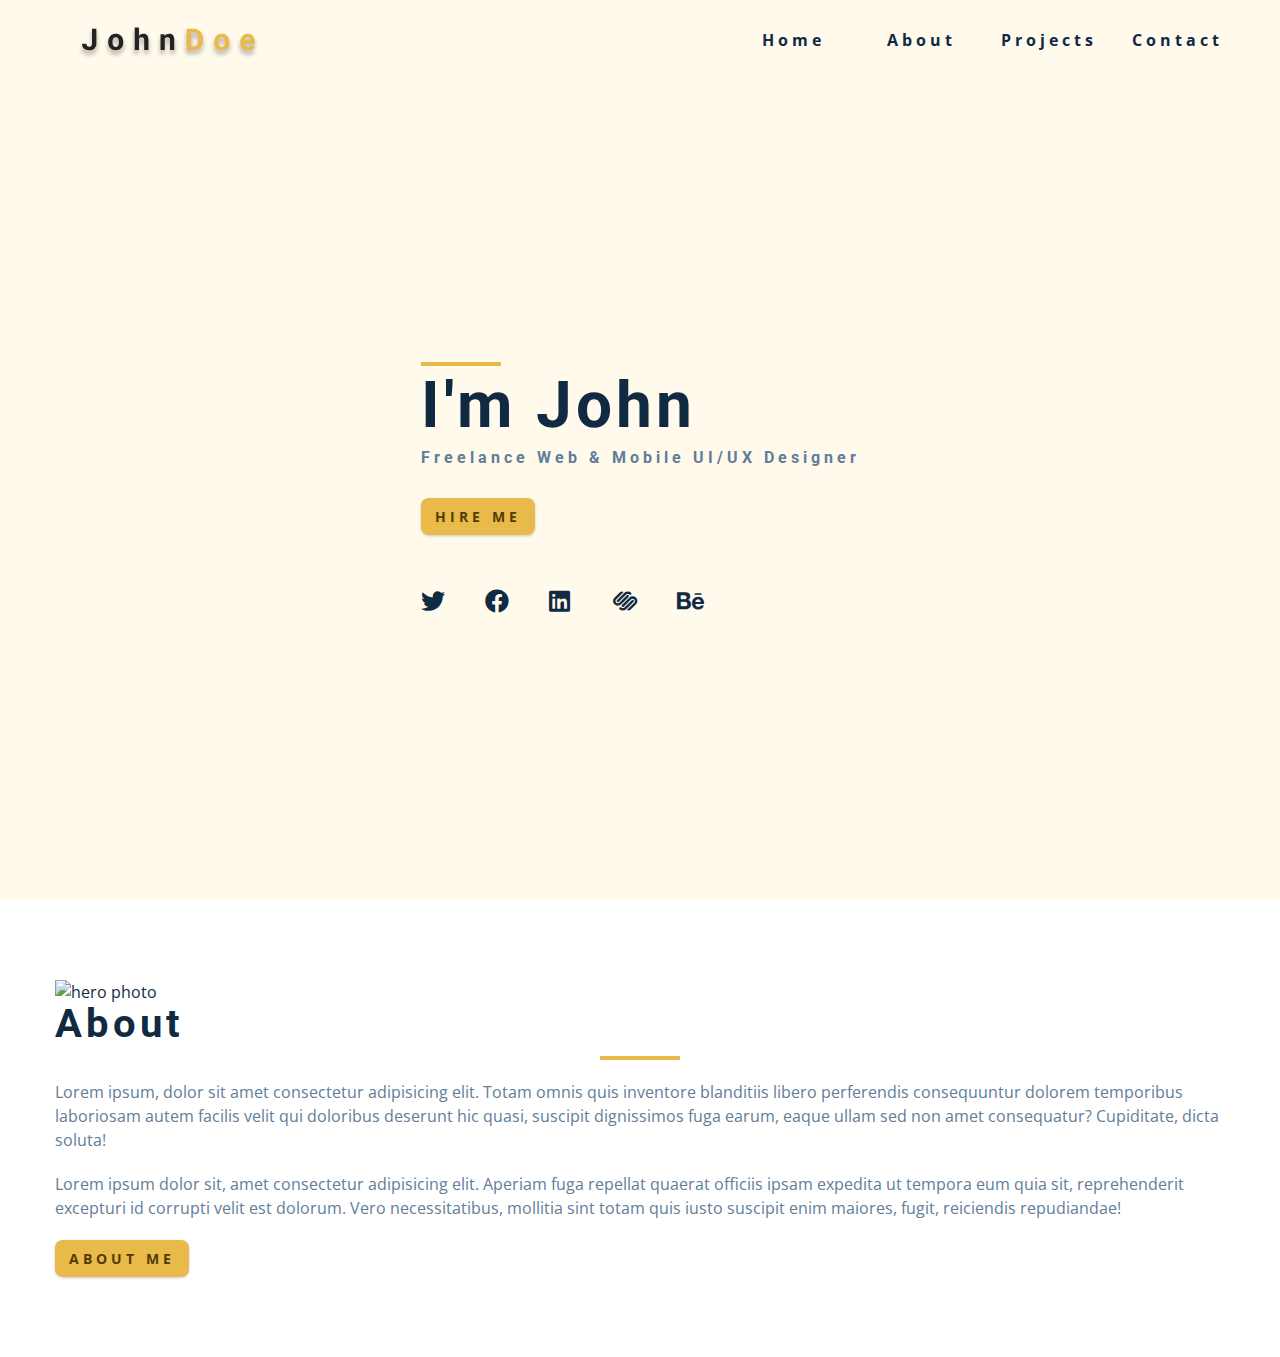
==== index.html @ 65356c52 "Changed images names" ====
<!DOCTYPE html>
<html lang="en">
  <head>
    <meta charset="UTF-8" />
    <meta http-equiv="X-UA-Compatible" content="IE=edge" />
    <meta name="viewport" content="width=device-width, initial-scale=1.0" />
    <title>John Does || Home</title>
    <!-- font awesome -->
    <link
      rel="stylesheet"
      href="./fontawesome-free-5.15.2-web/css/all.min.css"
    />
    <!-- css -->
    <link rel="stylesheet" href="./css/styles.css" />
  </head>
  <body>
    <!-- navbar -->
    <nav class="nav" id="nav">
      <div class="nav-center">
        <!-- navbar header -->
        <div class="nav-header">
          <img src="./images/logo.svg" alt="nav-logo" class="nav-logo" />
          <button class="nav-btn" id="nav-btn">
            <i class="fas fa-bars"></i>
          </button>
        </div>
        <!-- navbar links -->
        <ul class="nav-links">
          <li>
            <a href="index.html">home</a>
          </li>
          <li>
            <a href="about.html">about</a>
          </li>
          <li>
            <a href="projects.html">projects</a>
          </li>
          <li>
            <a href="contact.html">contact</a>
          </li>
        </ul>
      </div>
    </nav>
    <!-- end of navbar -->

    <!-- sidebar -->
    <aside class="sidebar" id="sidebar">
      <div>
        <button class="close-btn" id="close-btn">
          <i class="fas fa-times"></i>
        </button>
        <!-- sidebar links -->
        <ul class="sidebar-links">
          <li>
            <a href="index.html">home</a>
          </li>
          <li>
            <a href="about.html">about</a>
          </li>
          <li>
            <a href="projects.html">projects</a>
          </li>
          <li>
            <a href="contact.html">contact</a>
          </li>
        </ul>
        <!-- social icons -->
        <ul class="social-icons">
          <li>
            <a href="https://twitter.com" class="social-icon">
              <i class="fab fa-twitter"></i>
            </a>
          </li>
          <li>
            <a href="https://facebook.com" class="social-icon">
              <i class="fab fa-facebook"></i>
            </a>
          </li>
          <li>
            <a href="https://linkedin.com" class="social-icon">
              <i class="fab fa-linkedin"></i>
            </a>
          </li>
          <li>
            <a href="https://squarespace.com" class="social-icon">
              <i class="fab fa-squarespace"></i>
            </a>
          </li>
          <li>
            <a href="https://www.behance.net" class="social-icon">
              <i class="fab fa-behance"></i>
            </a>
          </li>
        </ul>
      </div>
    </aside>
    <!-- end of sidebar -->

    <!-- header -->
    <header class="hero">
      <div class="section-center hero-center">
        <article class="hero-info">
          <div class="underline"></div>
          <h1>I'm john</h1>
          <h4>freelance web & mobile UI/UX Designer</h4>
          <a href="contact.html" class="btn hero-btn">hire me</a>
          <!-- social icons -->
          <ul class="social-icons hero-icons">
            <li>
              <a href="https://twitter.com" class="social-icon">
                <i class="fab fa-twitter"></i>
              </a>
            </li>
            <li>
              <a href="https://facebook.com" class="social-icon">
                <i class="fab fa-facebook"></i>
              </a>
            </li>
            <li>
              <a href="https://linkedin.com" class="social-icon">
                <i class="fab fa-linkedin"></i>
              </a>
            </li>
            <li>
              <a href="https://squarespace.com" class="social-icon">
                <i class="fab fa-squarespace"></i>
              </a>
            </li>
            <li>
              <a href="https://www.behance.net" class="social-icon">
                <i class="fab fa-behance"></i>
              </a>
            </li>
          </ul>
        </article>
        <article class="hero-img">
          <img src="./images/hero-img.jpeg" class="hero-photo" alt="john doe" />
        </article>
      </div>
    </header>
    <!-- end of header -->

    <!-- about -->
    <section class="section about">
      <div class="section-center about-center">
        <!-- about img -->
        <article class="about-img">
          <img
            src="./images/about-img.jpeg"
            alt="hero photo"
            class="hero-photo"
          />
        </article>
        <!-- about info -->
        <article class="about-info">
          <!-- section title -->
          <div class="section-title about-title">
            <h2>about</h2>
            <div class="underline"></div>
          </div>
          <!-- end of section title -->

          <p>
            Lorem ipsum, dolor sit amet consectetur adipisicing elit. Totam
            omnis quis inventore blanditiis libero perferendis consequuntur
            dolorem temporibus laboriosam autem facilis velit qui doloribus
            deserunt hic quasi, suscipit dignissimos fuga earum, eaque ullam sed
            non amet consequatur? Cupiditate, dicta soluta!
          </p>
          <p>
            Lorem ipsum dolor sit, amet consectetur adipisicing elit. Aperiam
            fuga repellat quaerat officiis ipsam expedita ut tempora eum quia
            sit, reprehenderit excepturi id corrupti velit est dolorum. Vero
            necessitatibus, mollitia sint totam quis iusto suscipit enim
            maiores, fugit, reiciendis repudiandae!
          </p>
          <a href="about.html" class="btn">about me</a>
        </article>
      </div>
    </section>
    <!-- end of about -->

    <!-- js -->
    <script src="./js/app.js"></script>
  </body>
</html>
---- css/styles.css ----
/* === Fonts === */
@import url('https://fonts.googleapis.com/css2?family=Open+Sans:wght@400;700&family=Roboto:wght@400;700&display=swap');

/* === Variables === */
:root {
  /* dark shades of primary color*/
  --clr-primary-1: hsl(43, 86%, 17%);
  --clr-primary-2: hsl(43, 77%, 27%);
  --clr-primary-3: hsl(43, 72%, 37%);
  --clr-primary-4: hsl(42, 63%, 48%);
  /* primary/main color */
  --clr-primary-5: hsl(42, 78%, 60%);
  /* lighter shades of primary color */
  --clr-primary-6: hsl(43, 89%, 70%);
  --clr-primary-7: hsl(43, 90%, 76%);
  --clr-primary-8: hsl(45, 86%, 81%);
  --clr-primary-9: hsl(45, 90%, 88%);
  --clr-primary-10: hsl(45, 100%, 96%);
  /* darkest grey - used for headings */
  --clr-grey-1: hsl(209, 61%, 16%);
  --clr-grey-2: hsl(211, 39%, 23%);
  --clr-grey-3: hsl(209, 34%, 30%);
  --clr-grey-4: hsl(209, 28%, 39%);
  /* grey used for paragraphs */
  --clr-grey-5: hsl(210, 22%, 49%);
  --clr-grey-6: hsl(209, 23%, 60%);
  --clr-grey-7: hsl(211, 27%, 70%);
  --clr-grey-8: hsl(210, 31%, 80%);
  --clr-grey-9: hsl(212, 33%, 89%);
  --clr-grey-10: hsl(210, 36%, 96%);
  --clr-white: #fff;
  --ff-primary: 'Roboto', sans-serif;
  --ff-secondary: 'Open Sans', sans-serif;
  --transition: all 0.3s linear;
  --spacing: 0.25rem;
  --radius: 0.5rem;
  --light-shadow: 0 5px 15px rgba(0, 0, 0, 0.1);
  --dark-shadow: 0 5px 15px rgba(0, 0, 0, 0.2);
  --max-width: 1170px;
}

/* === Global Styles === */
*,
::after,
::before {
  margin: 0;
  padding: 0;
  box-sizing: border-box;
}
body {
  font-family: var(--ff-secondary);
  background: var(--clr-white);
  color: var(--clr-grey-1);
  line-height: 1.5;
  font-size: 0.875rem;
}
ul {
  list-style-type: none;
}
a {
  text-decoration: none;
}
img:not(.nav-logo) {
  width: 100%;
  display: block;
}

h1,
h2,
h3,
h4 {
  letter-spacing: var(--spacing);
  text-transform: capitalize;
  line-height: 1.25;
  margin-bottom: 0.75rem;
  font-family: var(--ff-primary);
}
h1 {
  font-size: 3rem;
}
h2 {
  font-size: 2rem;
}
h3 {
  font-size: 1.25rem;
}
h4 {
  font-size: 0.875rem;
}
p {
  margin-bottom: 1.25rem;
  color: var(--clr-grey-5);
}
@media screen and (min-width: 800px) {
  h1 {
    font-size: 4rem;
  }
  h2 {
    font-size: 2.5rem;
  }
  h3 {
    font-size: 1.75rem;
  }
  h4 {
    font-size: 1rem;
  }
  body {
    font-size: 1rem;
  }
  h1,
  h2,
  h3,
  h4 {
    line-height: 1;
  }
}

/* global classes */
.btn {
  text-transform: uppercase;
  background: var(--clr-primary-5);
  color: var(--clr-primary-1);
  padding: 0.375rem 0.75rem;
  letter-spacing: var(--spacing);
  display: inline-block;
  font-weight: 700;
  -webkit-transition: var(--transition);
  transition: var(--transition);
  font-size: 0.875rem;
  border: 2px solid transparent;
  cursor: pointer;
  box-shadow: 0 1px 3px rgba(0, 0, 0, 0.2);
  border-radius: var(--radius);
}
.btn:hover {
  color: var(--clr-primary-1);
  background: var(--clr-primary-7);
}

/* section */
.section {
  padding: 5rem 0;
}
.section-center {
  width: 90vw;
  margin: 0 auto;
  max-width: 1170px;
}
@media screen and (min-width: 992px) {
  .section-center {
    width: 95vw;
  }
}

.underline {
  width: 5rem;
  height: 0.25rem;
  margin-bottom: 1.25rem;
  margin-left: auto;
  margin-right: auto;
  background: var(--clr-primary-5);
}
/* === Navbar === */
.nav-links {
  display: none;
}
.nav {
  height: 5rem;
  padding: 1rem;
  display: grid;
  align-items: center;
  transition: var(--transition);
}
.nav-center {
  width: 100%;
  max-width: 1170px;
  margin: 0 auto;
}
.nav-header {
  display: grid;
  grid-template-columns: 1fr 1fr;
  align-items: center;
}
.nav-btn {
  background: transparent;
  border-color: transparent;
  color: var(--clr-primary-5);
  font-size: 2rem;
  cursor: pointer;
  justify-self: flex-end;
  outline: none;
}
@media screen and (min-width: 768px) {
  .nav {
    background: var(--clr-primary-10);
  }
  .nav-center {
    display: grid;
    grid-template-columns: auto 1fr;
    align-items: center;
  }
  .nav-btn {
    display: none;
  }
  .nav-links {
    display: grid;
    grid-template-columns: repeat(4, 1fr);
    justify-items: center;
    column-gap: 2rem;
    justify-self: flex-end;
  }
  .nav-links a {
    font-weight: bold;
    color: var(--clr-grey-1);
    text-transform: capitalize;
    letter-spacing: var(--spacing);
    transition: var(--transition);
  }
  .nav-links a:hover {
    color: var(--clr-primary-5);
  }
}

/* === Sidebar === */
.sidebar {
  position: fixed;
  top: 0;
  left: 0;
  width: 100%;
  height: 100%;
  z-index: 4;
  background: var(--clr-grey-10);
  display: grid;
  /* align-items: center;
    justify-content: center; */
  place-items: center;
  transition: var(--transition);
  transform: translateX(-100%);
}
.show-sidebar {
  transform: translateX(0);
}
.navbar-fixed {
  position: fixed;
  top: 0;
  left: 0;
  width: 100%;
  background: var(--clr-white);
  z-index: 2;
  box-sizing: var(--light-shadow);
}
.sidebar-links {
  text-align: center;
}
.sidebar-links a {
  font-size: 2rem;
  margin-bottom: 1.3rem;
  text-transform: capitalize;
  transition: var(--transition);
  color: var(--clr-grey-5);
  letter-spacing: var(--spacing);
  display: inline-block;
}
.sidebar-links a:hover {
  color: var(--clr-primary-5);
}
.social-icons {
  display: grid;
  margin-top: 3rem;
  width: 20rem;
  grid-template-columns: repeat(5, 1fr);
  justify-items: center;
}
.social-icon {
  font-size: 1.5rem;
  color: var(--clr-grey-1);
  transition: var(--transition);
}
.social-icon:hover {
  color: var(--clr-primary-5);
}
.close-btn {
  position: absolute;
  color: #bb2525;
  cursor: pointer;
  top: 1rem;
  right: 1rem;
  font-size: 3rem;
  background: transparent;
  border: transparent;
  transition: var(--transition);
  outline: none;
}
.close-btn:hover {
  color: #e66b6b;
}

/* === Hero === */
.hero .underline {
  margin-bottom: 0.5rem;
  margin-left: 0;
}
.hero-img {
  display: none;
}
.hero {
  background: var(--clr-primary-10);
}
.hero-center {
  min-height: calc(100vh - 5rem);
  display: grid;
  place-items: center;
}
.hero-info h4 {
  color: var(--clr-grey-5);
}
.hero-icons {
  justify-items: start;
}
.hero-btn {
  margin-top: 1.25rem;
}
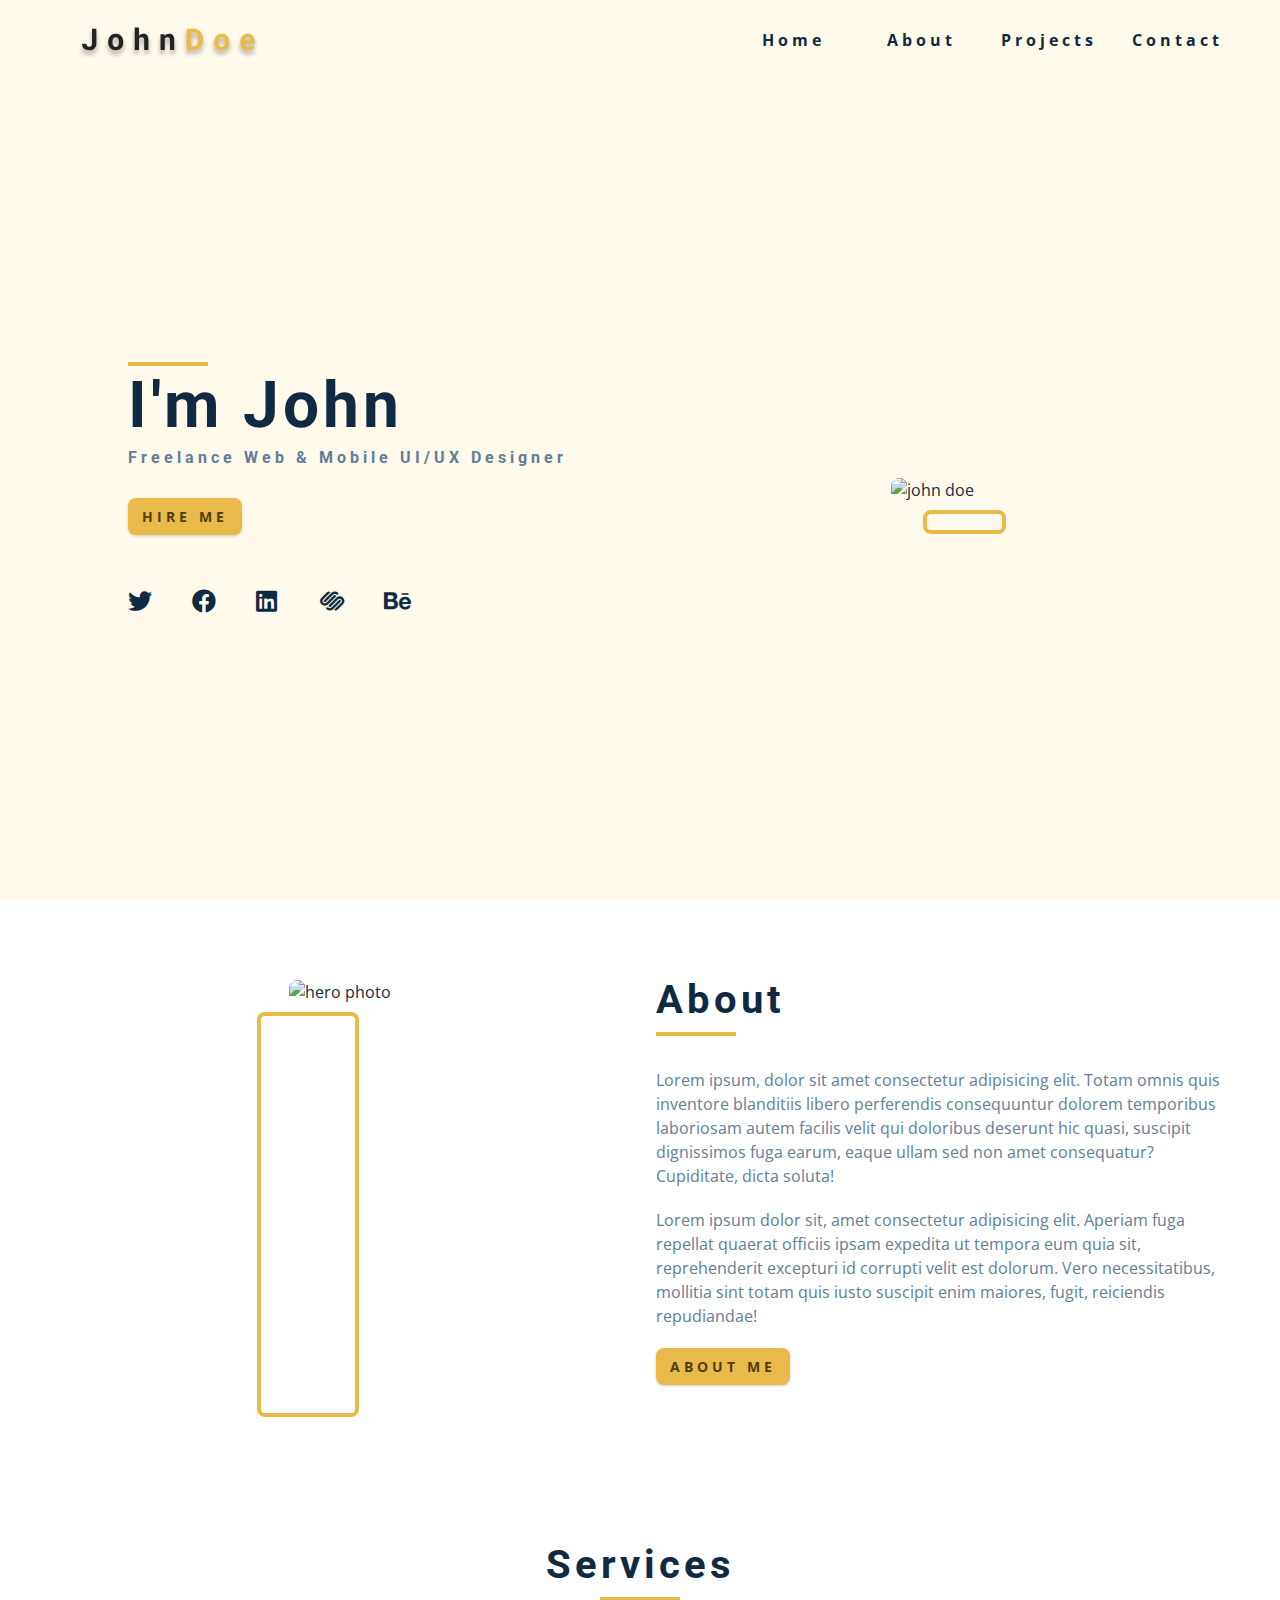
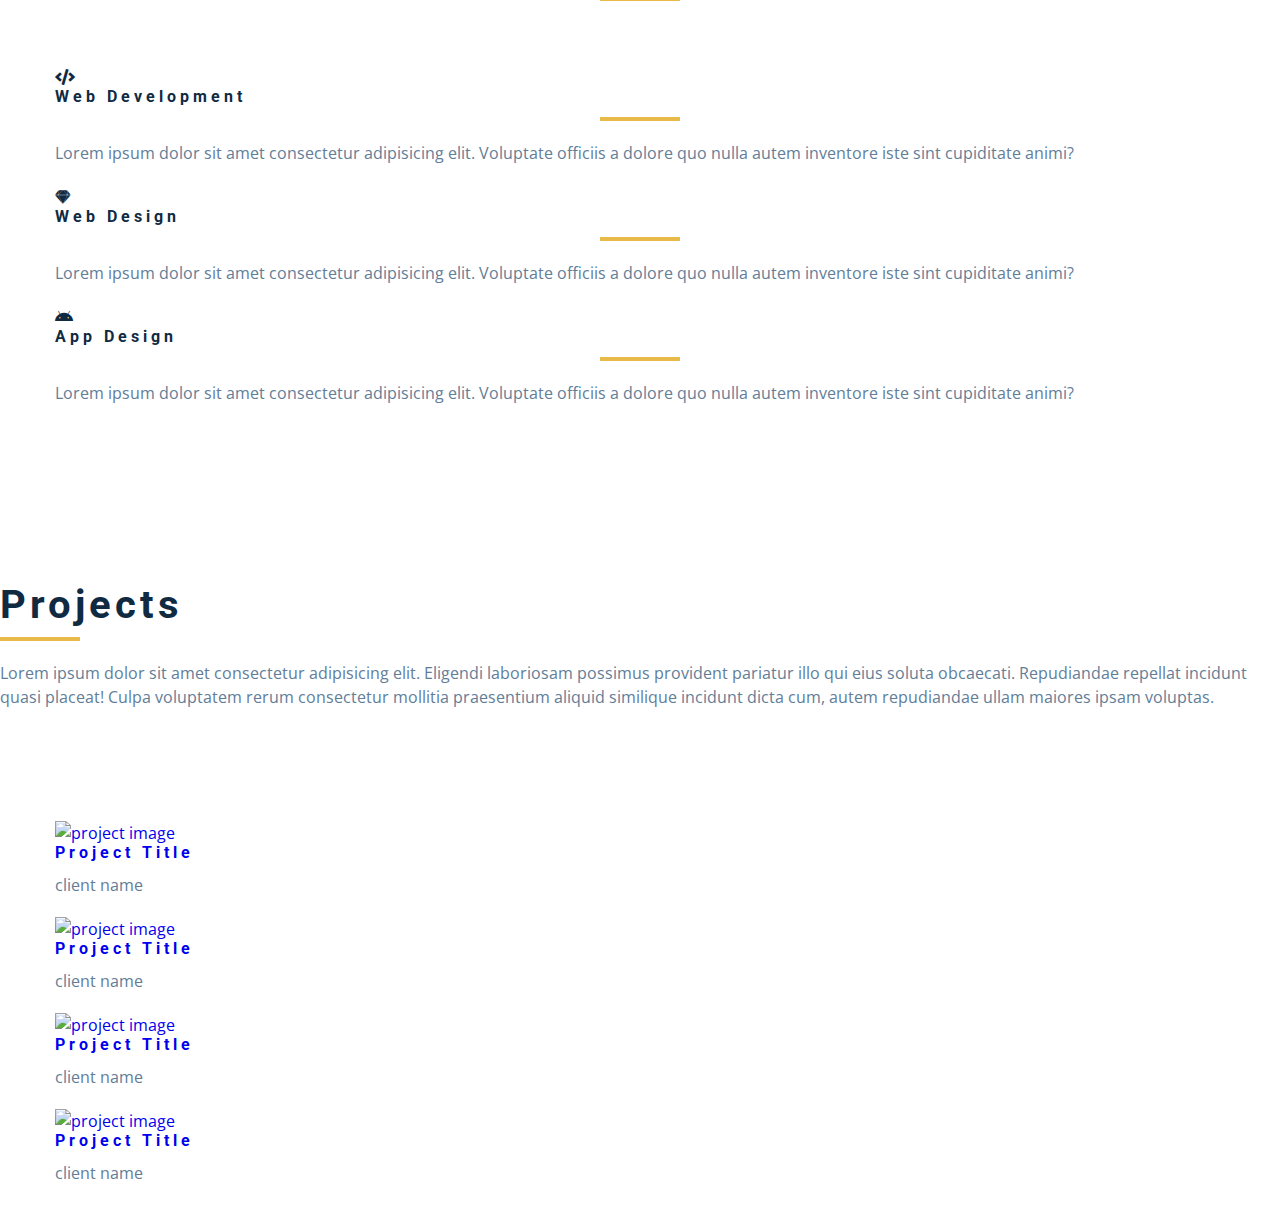
==== commit 9f6ffc2d: "Completed html structure of projects section" ====
--- a/index.html
+++ b/index.html
@@ -180,6 +180,141 @@
     </section>
     <!-- end of about -->
 
+    <!-- services -->
+    <section class="section bg-grey">
+      <!-- section title -->
+      <div class="section-title">
+        <h2>services</h2>
+        <div class="underline"></div>
+      </div>
+      <!-- end of section title -->
+
+      <div class="services-center section-center">
+        <!-- single service -->
+        <article class="service">
+          <i class="fas fa-code service-icon"></i>
+          <h4>web development</h4>
+          <div class="underline"></div>
+          <p>
+            Lorem ipsum dolor sit amet consectetur adipisicing elit. Voluptate
+            officiis a dolore quo nulla autem inventore iste sint cupiditate
+            animi?
+          </p>
+        </article>
+        <!-- end of single service -->
+
+        <!-- single service -->
+        <article class="service">
+          <i class="fab fa-sketch service-icon"></i>
+          <h4>web design</h4>
+          <div class="underline"></div>
+          <p>
+            Lorem ipsum dolor sit amet consectetur adipisicing elit. Voluptate
+            officiis a dolore quo nulla autem inventore iste sint cupiditate
+            animi?
+          </p>
+        </article>
+        <!-- end of single service -->
+
+        <!-- single service -->
+        <article class="service">
+          <i class="fab fa-android service-icon"></i>
+          <h4>app design</h4>
+          <div class="underline"></div>
+          <p>
+            Lorem ipsum dolor sit amet consectetur adipisicing elit. Voluptate
+            officiis a dolore quo nulla autem inventore iste sint cupiditate
+            animi?
+          </p>
+        </article>
+        <!-- end of single service -->
+      </div>
+    </section>
+    <!-- end of services -->
+
+    <!-- projects -->
+    <section class="section projects">
+      <!-- section title -->
+      <div class="section-title about-title">
+        <h2>Projects</h2>
+        <div class="underline"></div>
+        <p class="projects-text">
+          Lorem ipsum dolor sit amet consectetur adipisicing elit. Eligendi
+          laboriosam possimus provident pariatur illo qui eius soluta obcaecati.
+          Repudiandae repellat incidunt quasi placeat! Culpa voluptatem rerum
+          consectetur mollitia praesentium aliquid similique incidunt dicta cum,
+          autem repudiandae ullam maiores ipsam voluptas.
+        </p>
+      </div>
+      <!-- end of section title -->
+    </section>
+    <!-- end of projects -->
+
+    <div class="section-center projects-center">
+      <!-- single project -->
+      <a href="projects.html" class="project-1">
+        <article class="project">
+          <img
+            src="./images/project-1.jpeg"
+            alt="project image"
+            class="project-img"
+          />
+          <div class="project-info">
+            <h4>project title</h4>
+            <p>client name</p>
+          </div>
+        </article>
+      </a>
+      <!-- end of single project -->
+
+      <!-- single project -->
+      <a href="projects.html" class="project-2">
+        <article class="project">
+          <img
+            src="./images/project-2.jpeg"
+            alt="project image"
+            class="project-img"
+          />
+          <div class="project-info">
+            <h4>project title</h4>
+            <p>client name</p>
+          </div>
+        </article>
+      </a>
+      <!-- end of single project -->
+
+      <!-- single project -->
+      <a href="projects.html" class="project-3">
+        <article class="project">
+          <img
+            src="./images/project-3.jpeg"
+            alt="project image"
+            class="project-img"
+          />
+          <div class="project-info">
+            <h4>project title</h4>
+            <p>client name</p>
+          </div>
+        </article>
+      </a>
+      <!-- end of single project -->
+
+      <!-- single project -->
+      <a href="projects.html" class="project-4">
+        <article class="project">
+          <img
+            src="./images/project-4.jpeg"
+            alt="project image"
+            class="project-img"
+          />
+          <div class="project-info">
+            <h4>project title</h4>
+            <p>client name</p>
+          </div>
+        </article>
+      </a>
+      <!-- end of single project -->
+    </div>
     <!-- js -->
     <script src="./js/app.js"></script>
   </body>
--- a/css/styles.css
+++ b/css/styles.css
@@ -160,6 +160,10 @@
   margin-right: auto;
   background: var(--clr-primary-5);
 }
+.section-title {
+  margin-bottom: 4rem;
+  text-align: center;
+}
 /* === Navbar === */
 .nav-links {
   display: none;
@@ -247,7 +251,7 @@
   width: 100%;
   background: var(--clr-white);
   z-index: 2;
-  box-sizing: var(--light-shadow);
+  box-shadow: var(--light-shadow);
 }
 .sidebar-links {
   text-align: center;
@@ -320,3 +324,60 @@
 .hero-btn {
   margin-top: 1.25rem;
 }
+@media screen and (min-width: 992px) {
+  .hero-img {
+    display: block;
+    position: relative;
+  }
+  .hero-center {
+    grid-template-columns: 1fr 1fr;
+  }
+  .hero-img::before,
+  .about-img::before {
+    content: '';
+    position: absolute;
+    top: 2rem;
+    left: 2rem;
+    width: 100%;
+    height: 100%;
+    border-radius: var(--radius);
+    border: 0.25rem solid var(--clr-primary-5);
+  }
+}
+.hero-photo {
+  max-width: 20rem;
+  max-height: 25rem;
+  object-fit: cover;
+  border-radius: var(--radius);
+  position: relative;
+}
+
+/* === About === */
+.about-title {
+  text-align: left;
+  margin-bottom: 2rem;
+}
+.about-title .underline {
+  margin-left: 0;
+}
+.about-center {
+  display: grid;
+  gap: 3rem 2rem;
+}
+.about-img {
+  justify-self: center;
+}
+@media screen and (min-width: 992px) {
+  .about-center {
+    grid-template-columns: 1fr 1fr;
+  }
+  .about-img {
+    position: relative;
+  }
+  .about-img::before {
+    left: -2rem;
+  }
+  .about-info {
+    align-self: center;
+  }
+}
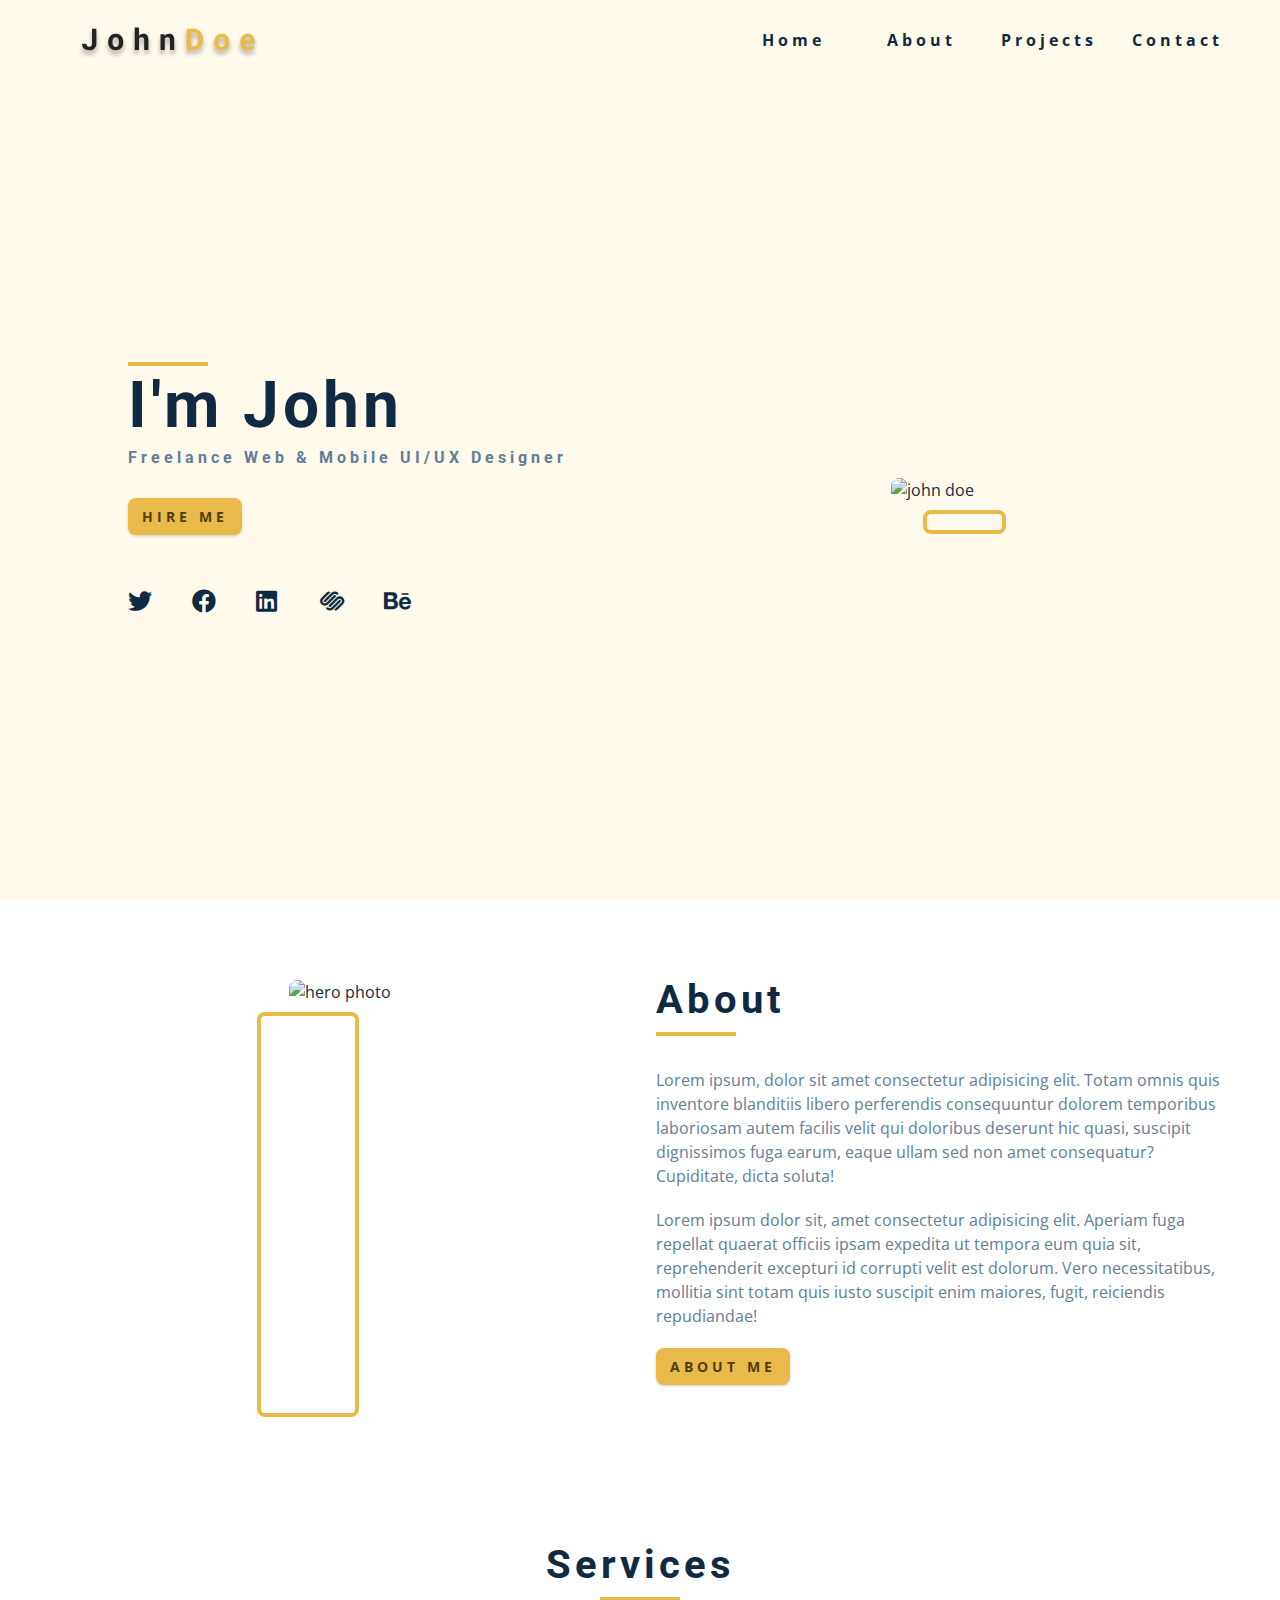
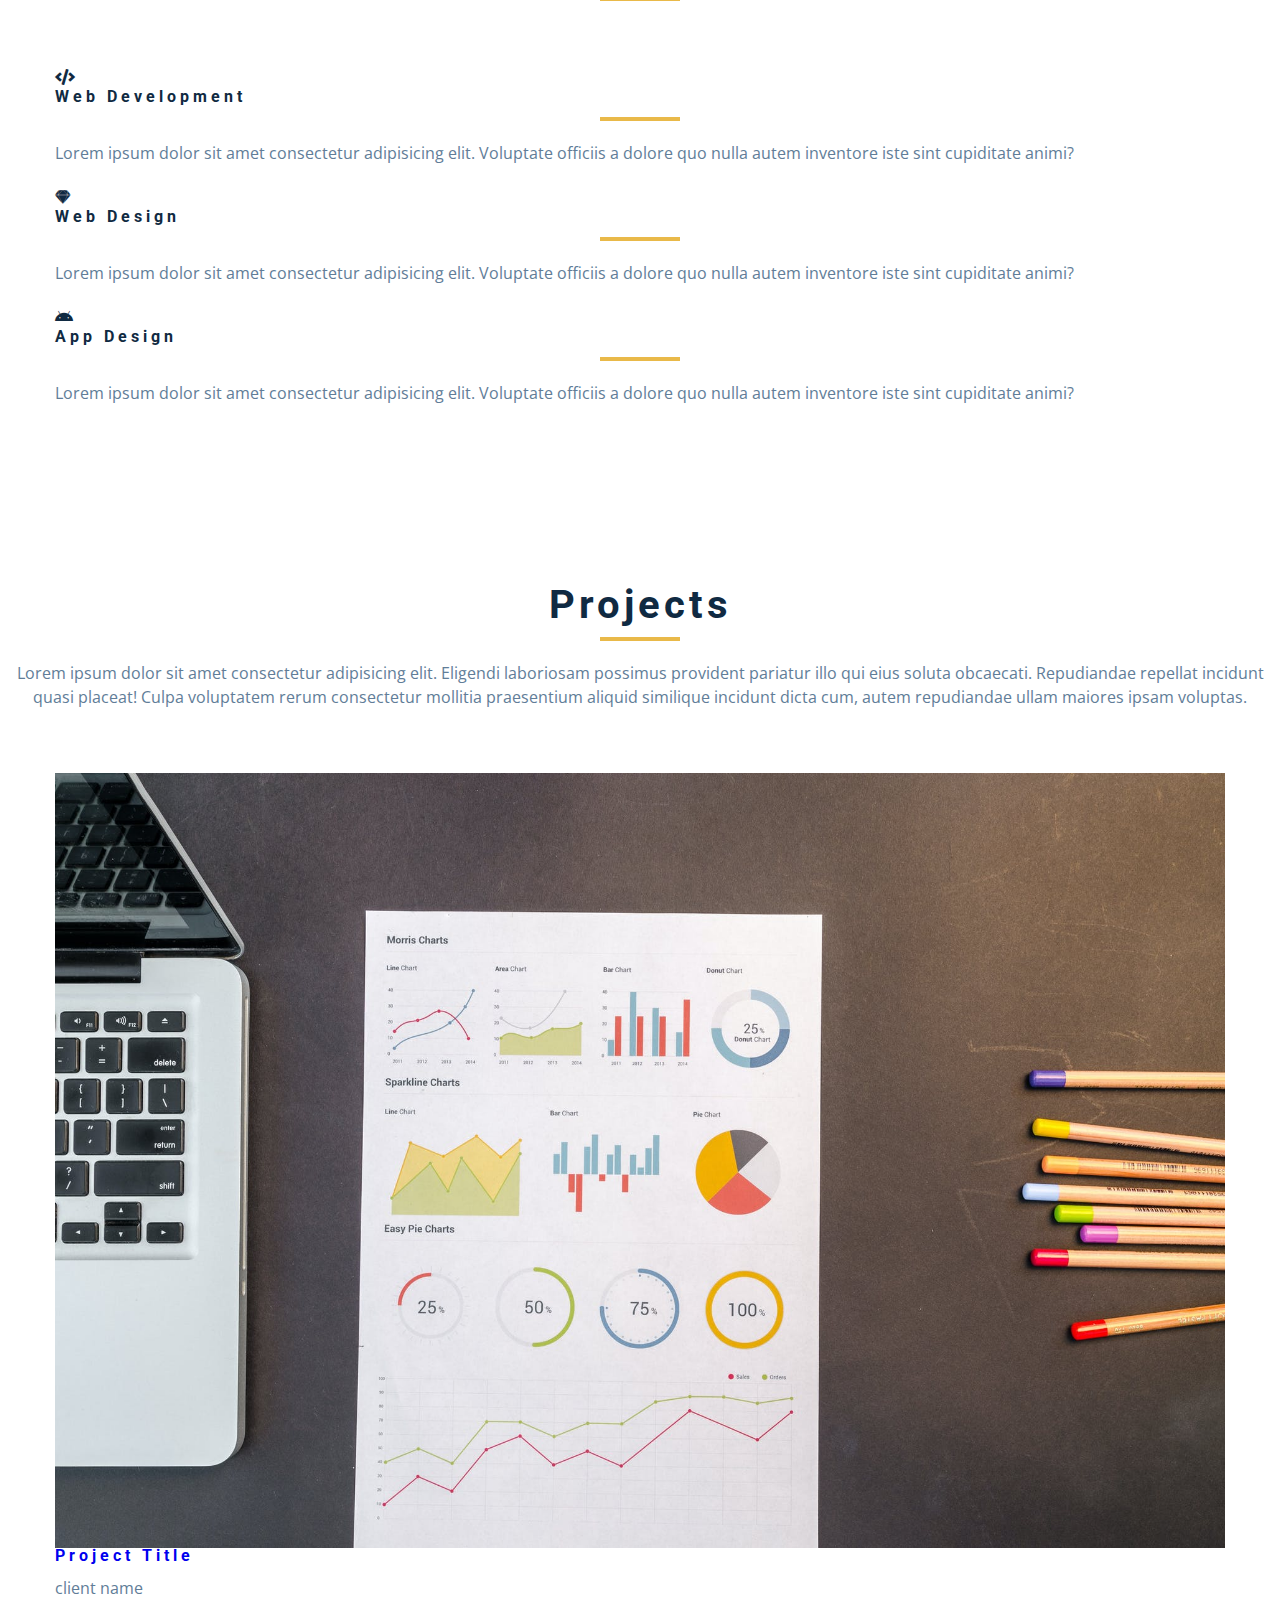
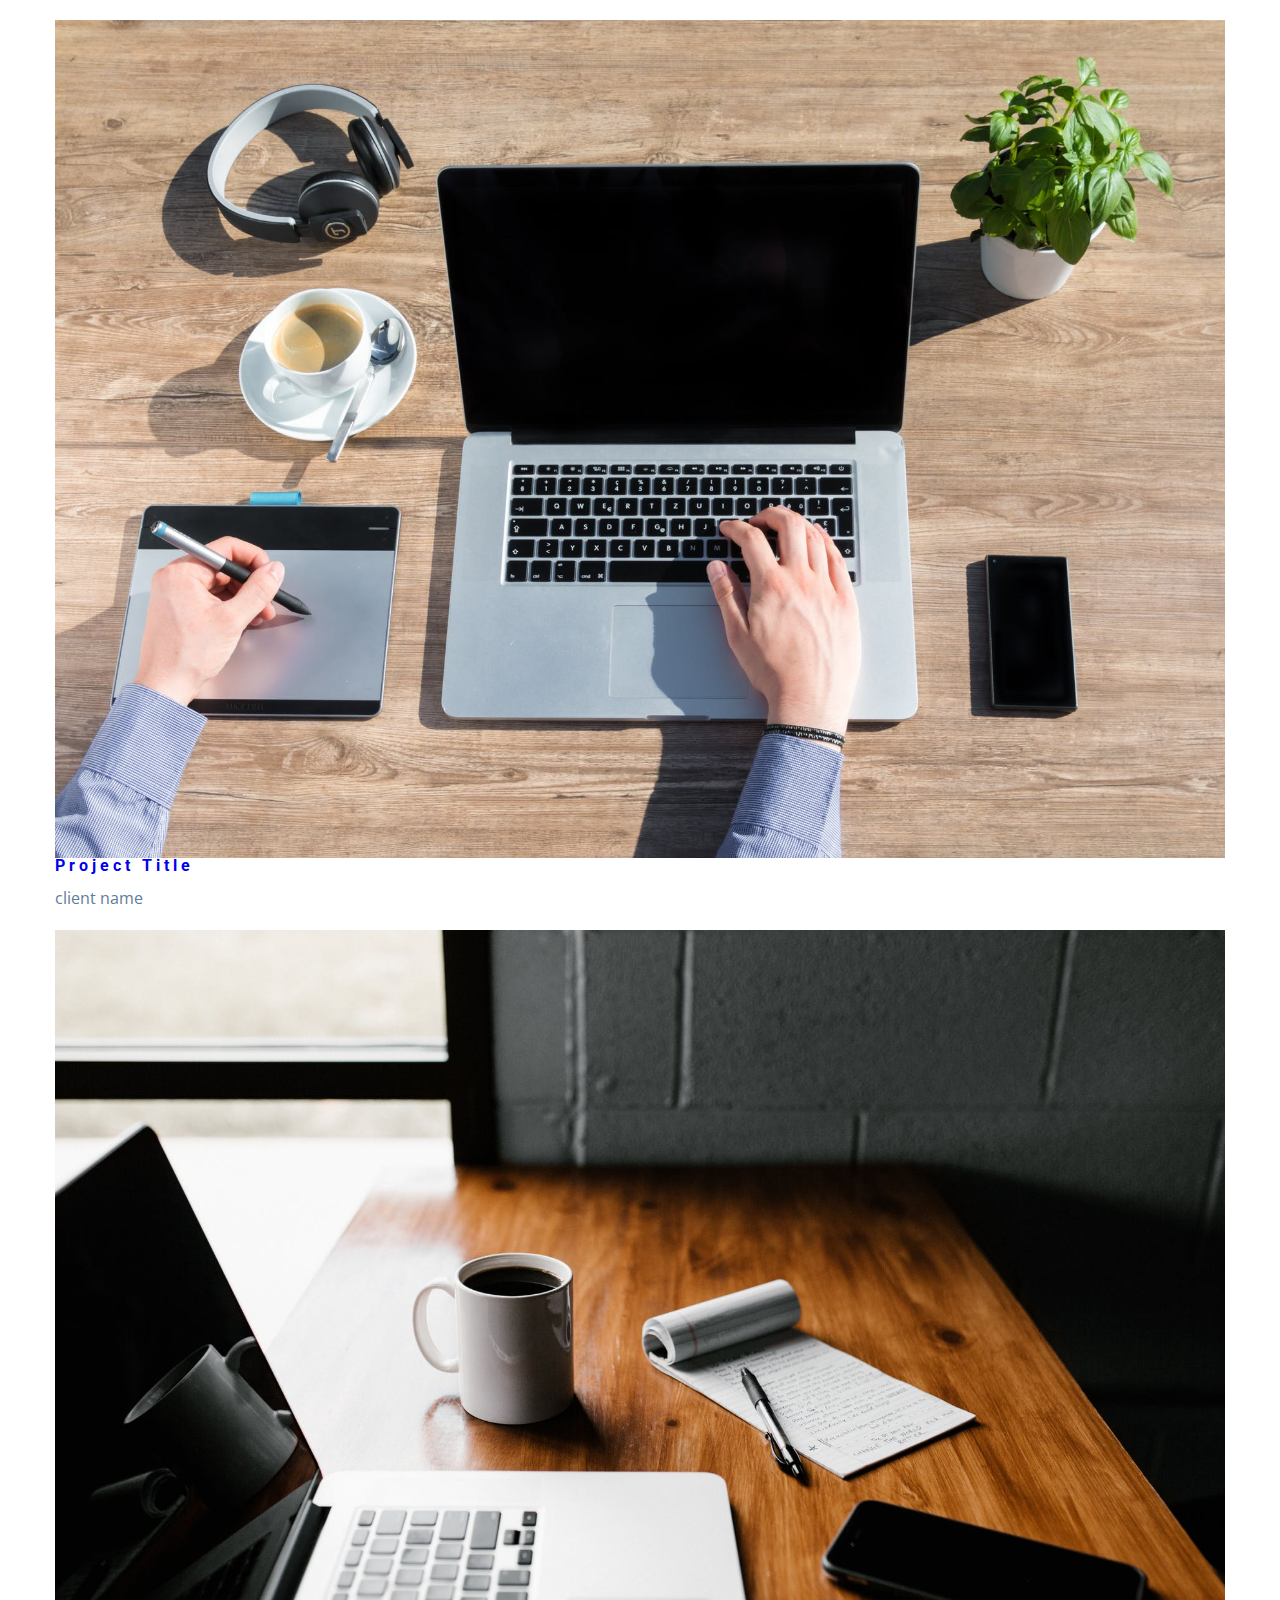
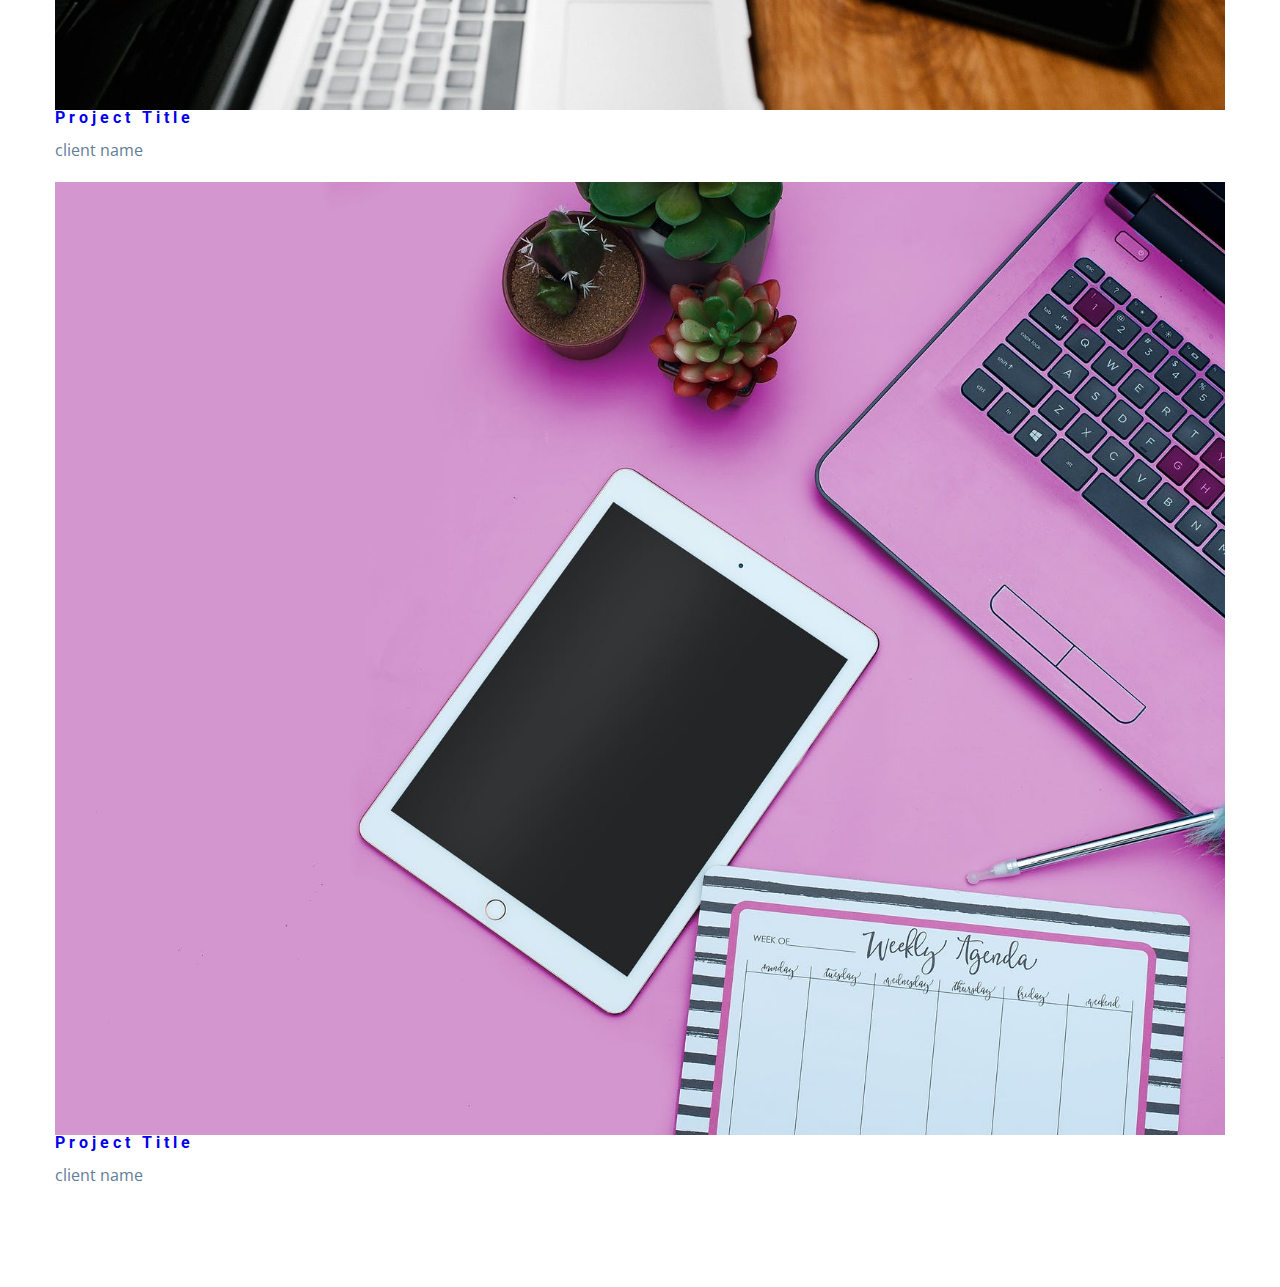
==== commit dbd8ee32: "Changed class name of project-center" ====
--- a/index.html
+++ b/index.html
@@ -235,7 +235,7 @@
     <!-- projects -->
     <section class="section projects">
       <!-- section title -->
-      <div class="section-title about-title">
+      <div class="section-title">
         <h2>Projects</h2>
         <div class="underline"></div>
         <p class="projects-text">
@@ -247,74 +247,75 @@
         </p>
       </div>
       <!-- end of section title -->
+
+      <div class="section-center projects-center">
+        <!-- single project -->
+        <a href="projects.html" class="project-1">
+          <article class="project">
+            <img
+              src="./images/project-1.jpeg"
+              alt="project image"
+              class="project-img"
+            />
+            <div class="project-info">
+              <h4>project title</h4>
+              <p>client name</p>
+            </div>
+          </article>
+        </a>
+        <!-- end of single project -->
+
+        <!-- single project -->
+        <a href="projects.html" class="project-2">
+          <article class="project">
+            <img
+              src="./images/project-2.jpeg"
+              alt="project image"
+              class="project-img"
+            />
+            <div class="project-info">
+              <h4>project title</h4>
+              <p>client name</p>
+            </div>
+          </article>
+        </a>
+        <!-- end of single project -->
+
+        <!-- single project -->
+        <a href="projects.html" class="project-3">
+          <article class="project">
+            <img
+              src="./images/project-3.jpeg"
+              alt="project image"
+              class="project-img"
+            />
+            <div class="project-info">
+              <h4>project title</h4>
+              <p>client name</p>
+            </div>
+          </article>
+        </a>
+        <!-- end of single project -->
+
+        <!-- single project -->
+        <a href="projects.html" class="project-4">
+          <article class="project">
+            <img
+              src="./images/project-4.jpeg"
+              alt="project image"
+              class="project-img"
+            />
+            <div class="project-info">
+              <h4>project title</h4>
+              <p>client name</p>
+            </div>
+          </article>
+        </a>
+        <!-- end of single project -->
+      </div>
     </section>
     <!-- end of projects -->
 
-    <div class="section-center projects-center">
-      <!-- single project -->
-      <a href="projects.html" class="project-1">
-        <article class="project">
-          <img
-            src="./images/project-1.jpeg"
-            alt="project image"
-            class="project-img"
-          />
-          <div class="project-info">
-            <h4>project title</h4>
-            <p>client name</p>
-          </div>
-        </article>
-      </a>
-      <!-- end of single project -->
-
-      <!-- single project -->
-      <a href="projects.html" class="project-2">
-        <article class="project">
-          <img
-            src="./images/project-2.jpeg"
-            alt="project image"
-            class="project-img"
-          />
-          <div class="project-info">
-            <h4>project title</h4>
-            <p>client name</p>
-          </div>
-        </article>
-      </a>
-      <!-- end of single project -->
-
-      <!-- single project -->
-      <a href="projects.html" class="project-3">
-        <article class="project">
-          <img
-            src="./images/project-3.jpeg"
-            alt="project image"
-            class="project-img"
-          />
-          <div class="project-info">
-            <h4>project title</h4>
-            <p>client name</p>
-          </div>
-        </article>
-      </a>
-      <!-- end of single project -->
-
-      <!-- single project -->
-      <a href="projects.html" class="project-4">
-        <article class="project">
-          <img
-            src="./images/project-4.jpeg"
-            alt="project image"
-            class="project-img"
-          />
-          <div class="project-info">
-            <h4>project title</h4>
-            <p>client name</p>
-          </div>
-        </article>
-      </a>
-      <!-- end of single project -->
-    </div>
     <!-- js -->
     <script src="./js/app.js"></script>
   </body>
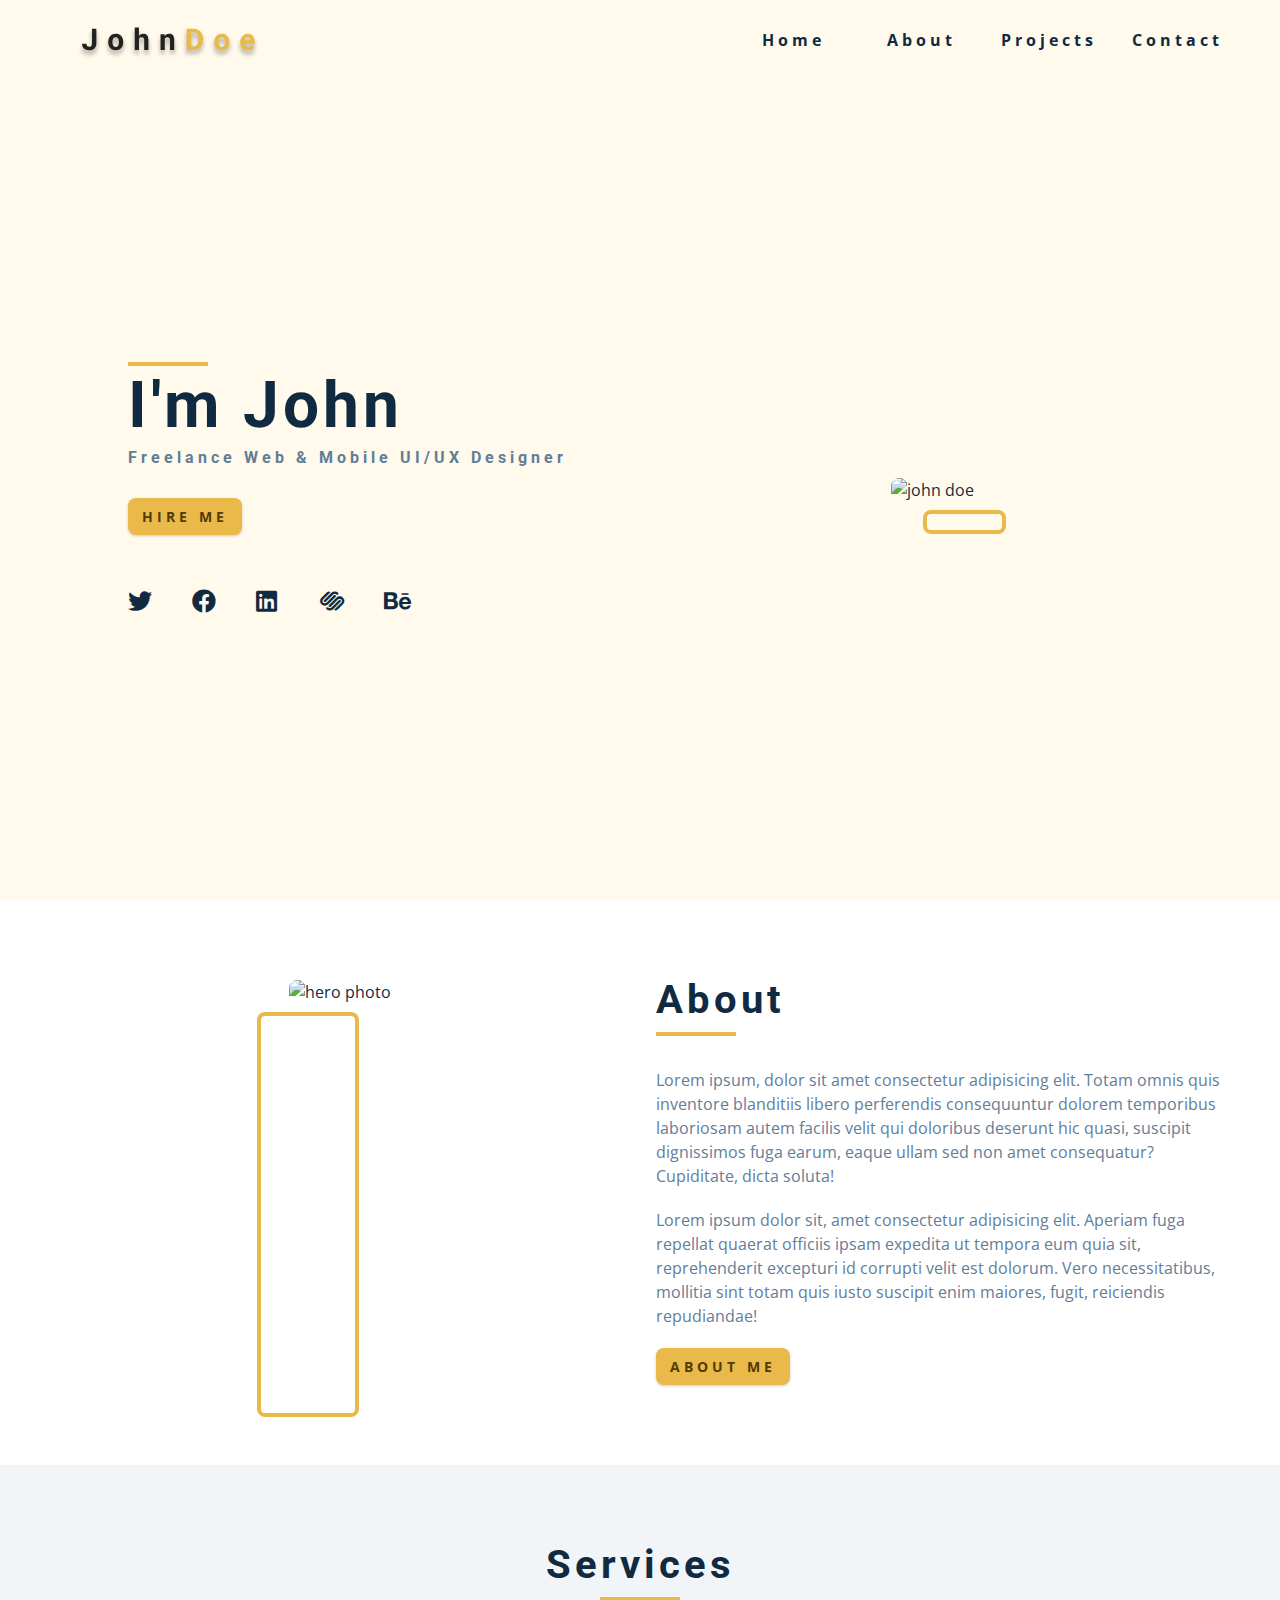
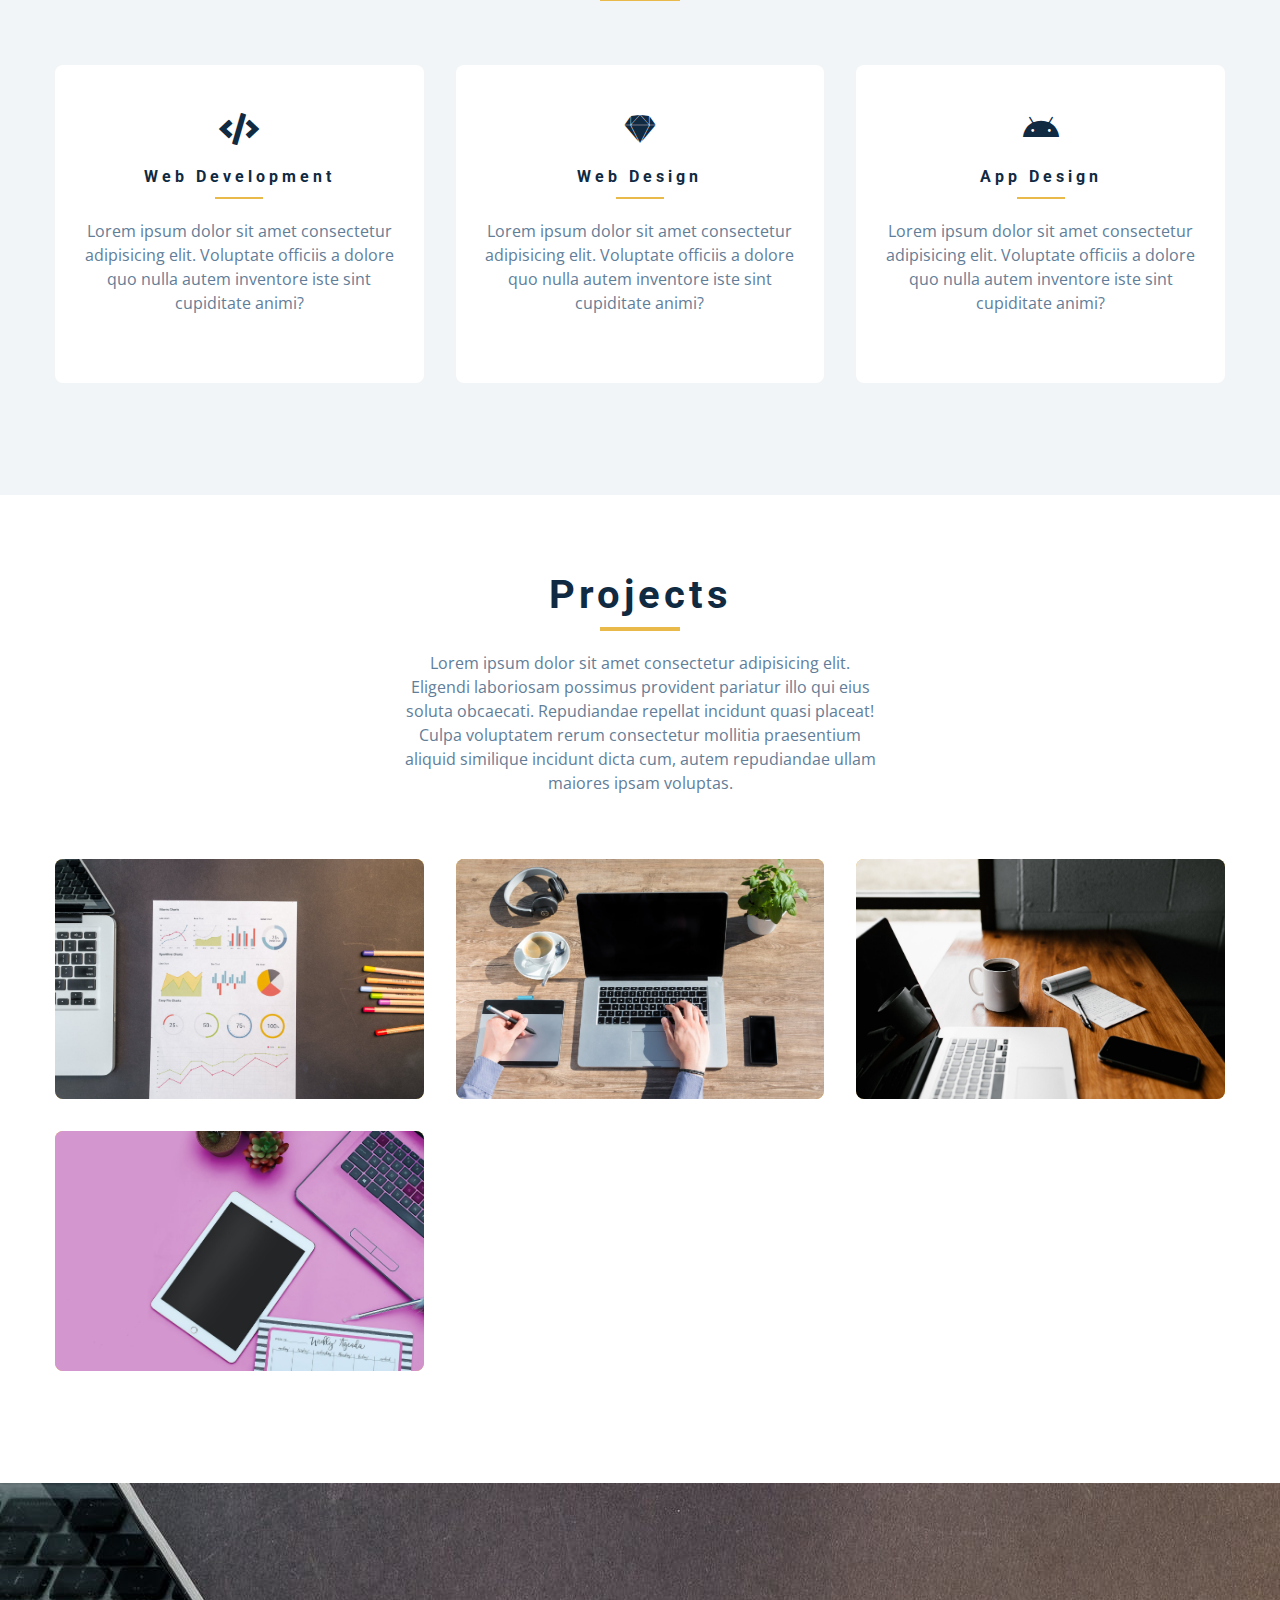
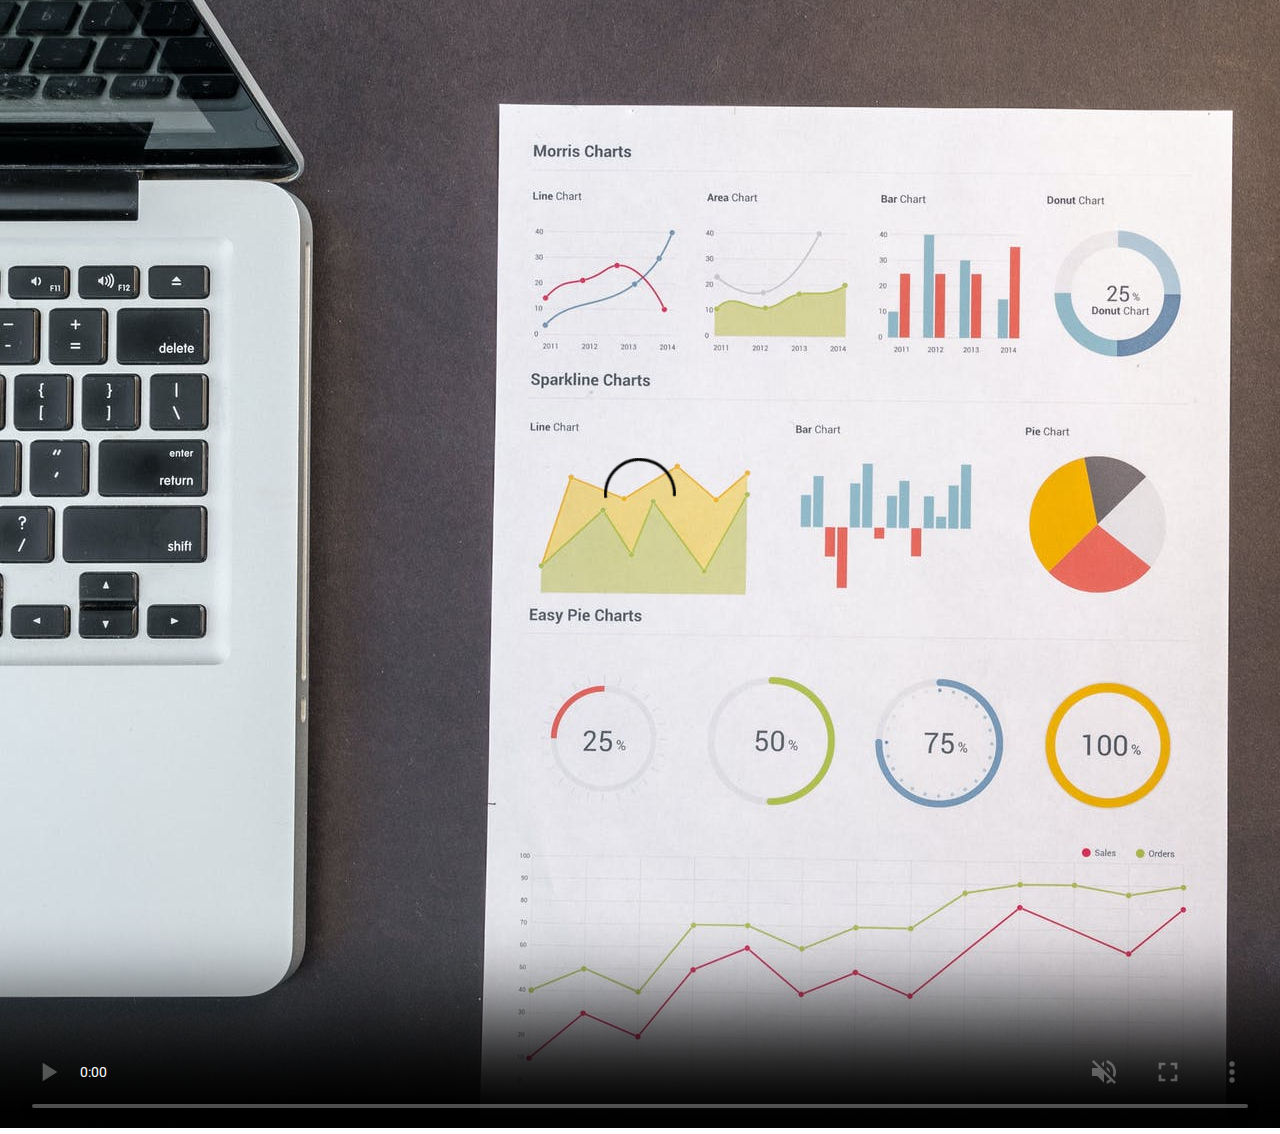
==== commit a62854a1: "Completed html structure of connect section" ====
--- a/index.html
+++ b/index.html
@@ -316,6 +316,21 @@
     </section>
     <!-- end of projects -->
 
+    <!-- connect -->
+    <section class="connect">
+      <video
+        controls
+        autoplay
+        muted
+        loop
+        poster="./images/project-1.jpeg"
+        class="video-container"
+      >
+        <source src="./videos/video.mp4" type="video/mp4" />
+      </video>
+    </section>
+    <!-- end of connect -->
+
     <!-- js -->
     <script src="./js/app.js"></script>
   </body>
--- a/css/styles.css
+++ b/css/styles.css
@@ -151,7 +151,6 @@
     width: 95vw;
   }
 }
-
 .underline {
   width: 5rem;
   height: 0.25rem;
@@ -163,6 +162,9 @@
 .section-title {
   margin-bottom: 4rem;
   text-align: center;
+}
+.bg-grey {
+  background: var(--clr-grey-10);
 }
 /* === Navbar === */
 .nav-links {
@@ -381,3 +383,113 @@
     align-self: center;
   }
 }
+
+/* === Services === */
+.service {
+  background: var(--clr-white);
+  padding: 3rem 1.5rem;
+  margin-bottom: 2rem;
+  border-radius: var(--radius);
+  text-align: center;
+  transition: var(--transition);
+}
+.service-icon {
+  font-size: 2rem;
+  margin-bottom: 1.5rem;
+}
+.service .underline {
+  width: 3rem;
+  height: 0.12rem;
+  transition: var(--transition);
+}
+.service p {
+  transition: var(--transition);
+}
+.service:hover {
+  background: var(--clr-primary-5);
+  color: var(--clr-white);
+}
+.service:hover p {
+  color: var(--clr-white);
+}
+.service:hover .underline {
+  background: var(--clr-white);
+}
+@media screen and (min-width: 676px) {
+  .services-center {
+    display: grid;
+    grid-template-columns: 1fr 1fr;
+    column-gap: 2rem;
+  }
+}
+@media screen and (min-width: 992px) {
+  .services-center {
+    grid-template-columns: 1fr 1fr 1fr;
+  }
+}
+
+/* === Projects === */
+.projects-text {
+  width: 85vw;
+  max-width: 30rem;
+  margin: 0 auto;
+}
+.project {
+  position: relative;
+  background: var(--clr-primary-5);
+  border-radius: var(--radius);
+  margin-bottom: 2rem;
+}
+.project-info {
+  text-align: center;
+  color: var(--clr-white);
+  position: absolute;
+  top: 50%;
+  left: 50%;
+  transform: translate(-50%, -50%);
+  transition: var(--transition);
+  opacity: 0;
+}
+.project-info p {
+  text-transform: capitalize;
+  color: var(--clr-white);
+}
+.project:hover .project-info {
+  opacity: 1;
+}
+.project-img {
+  transition: var(--transition);
+  border-radius: var(--radius);
+  height: 15rem;
+  object-fit: cover;
+}
+.project:hover .project-img {
+  opacity: 0.1;
+}
+.project::after {
+  content: '';
+  position: absolute;
+  top: 0;
+  left: 0;
+  width: 100%;
+  height: 100%;
+  border: 0.25rem solid var(--clr-white);
+  transition: var(--transition);
+  opacity: 0;
+}
+.project:hover::after {
+  opacity: 1;
+  transform: scale(0.8);
+}
+@media screen and (min-width: 676px) {
+  .projects-center {
+    display: grid;
+    grid-template-columns: 1fr 1fr;
+    column-gap: 2rem;
+  }
+}
+@media screen and (min-width: 992px) {
+  .projects-center {
+    grid-template-columns: 1fr 1fr 1fr;
+  }
+}
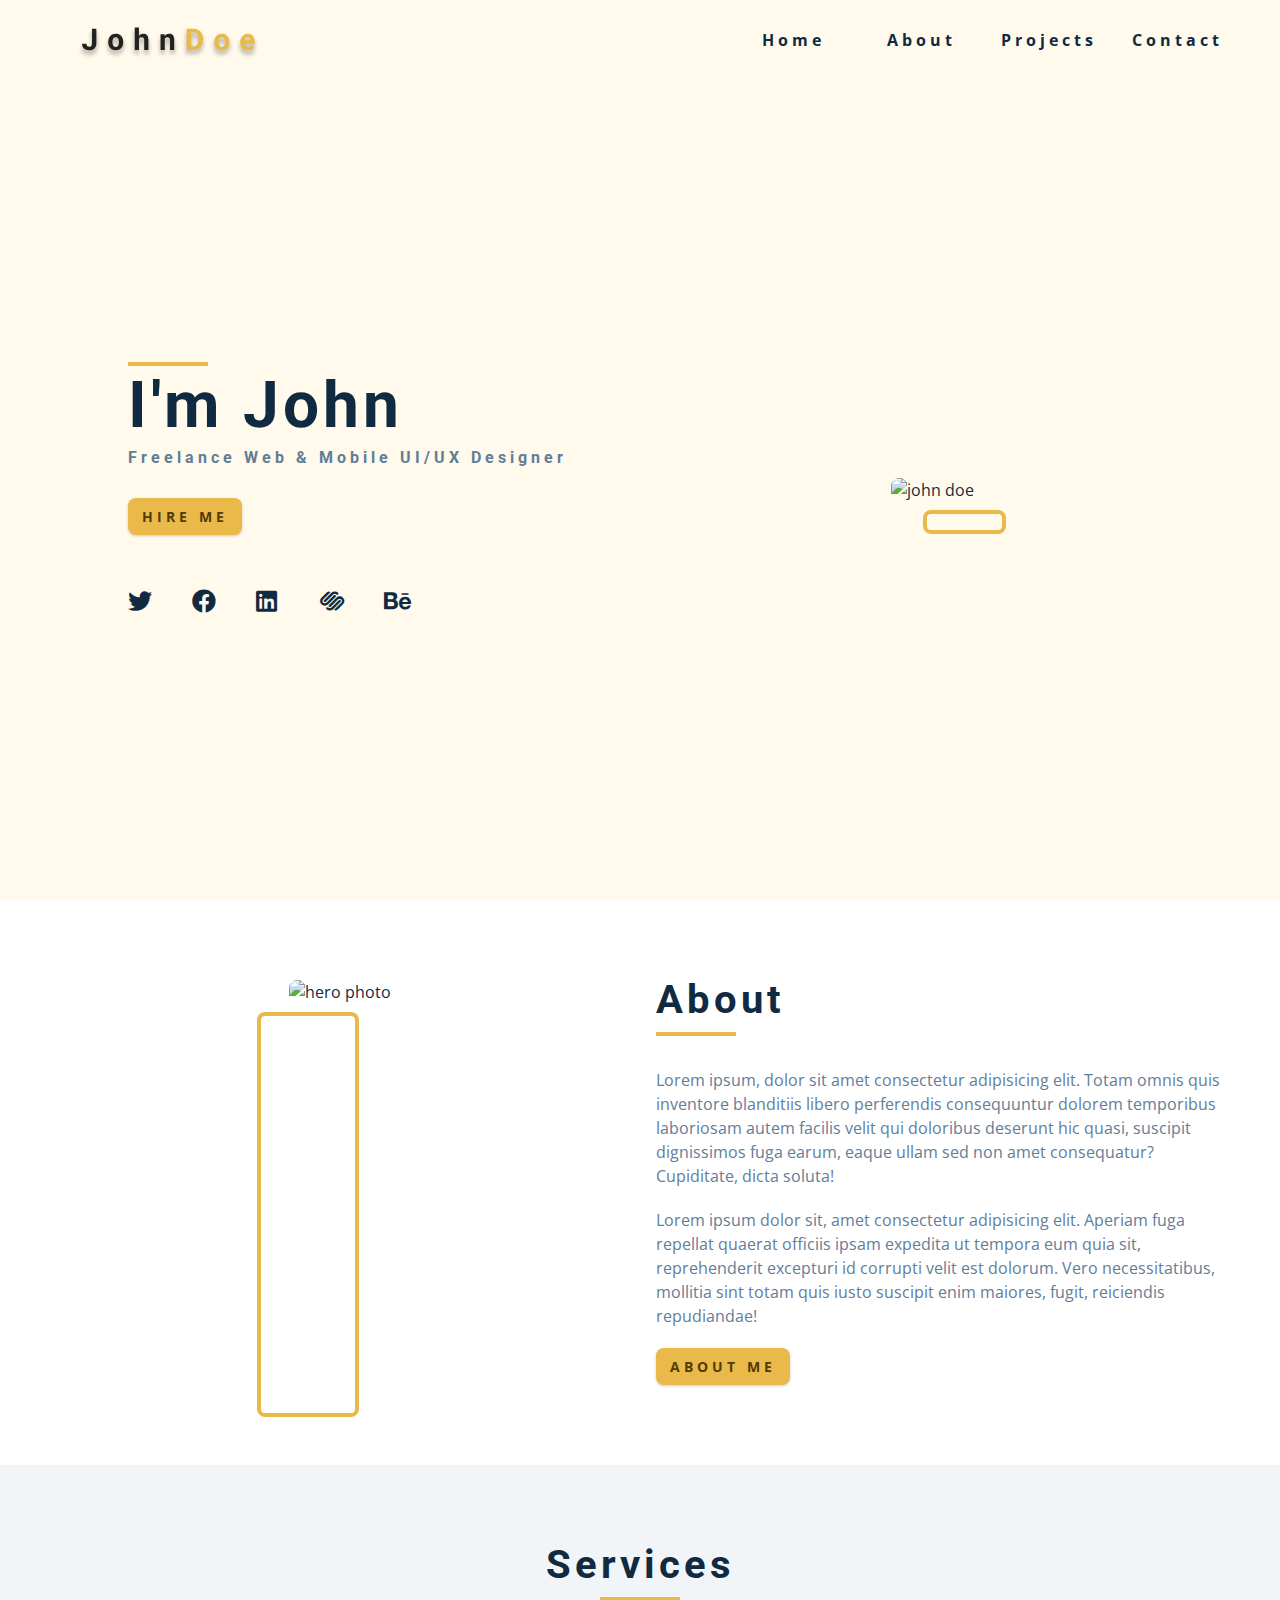
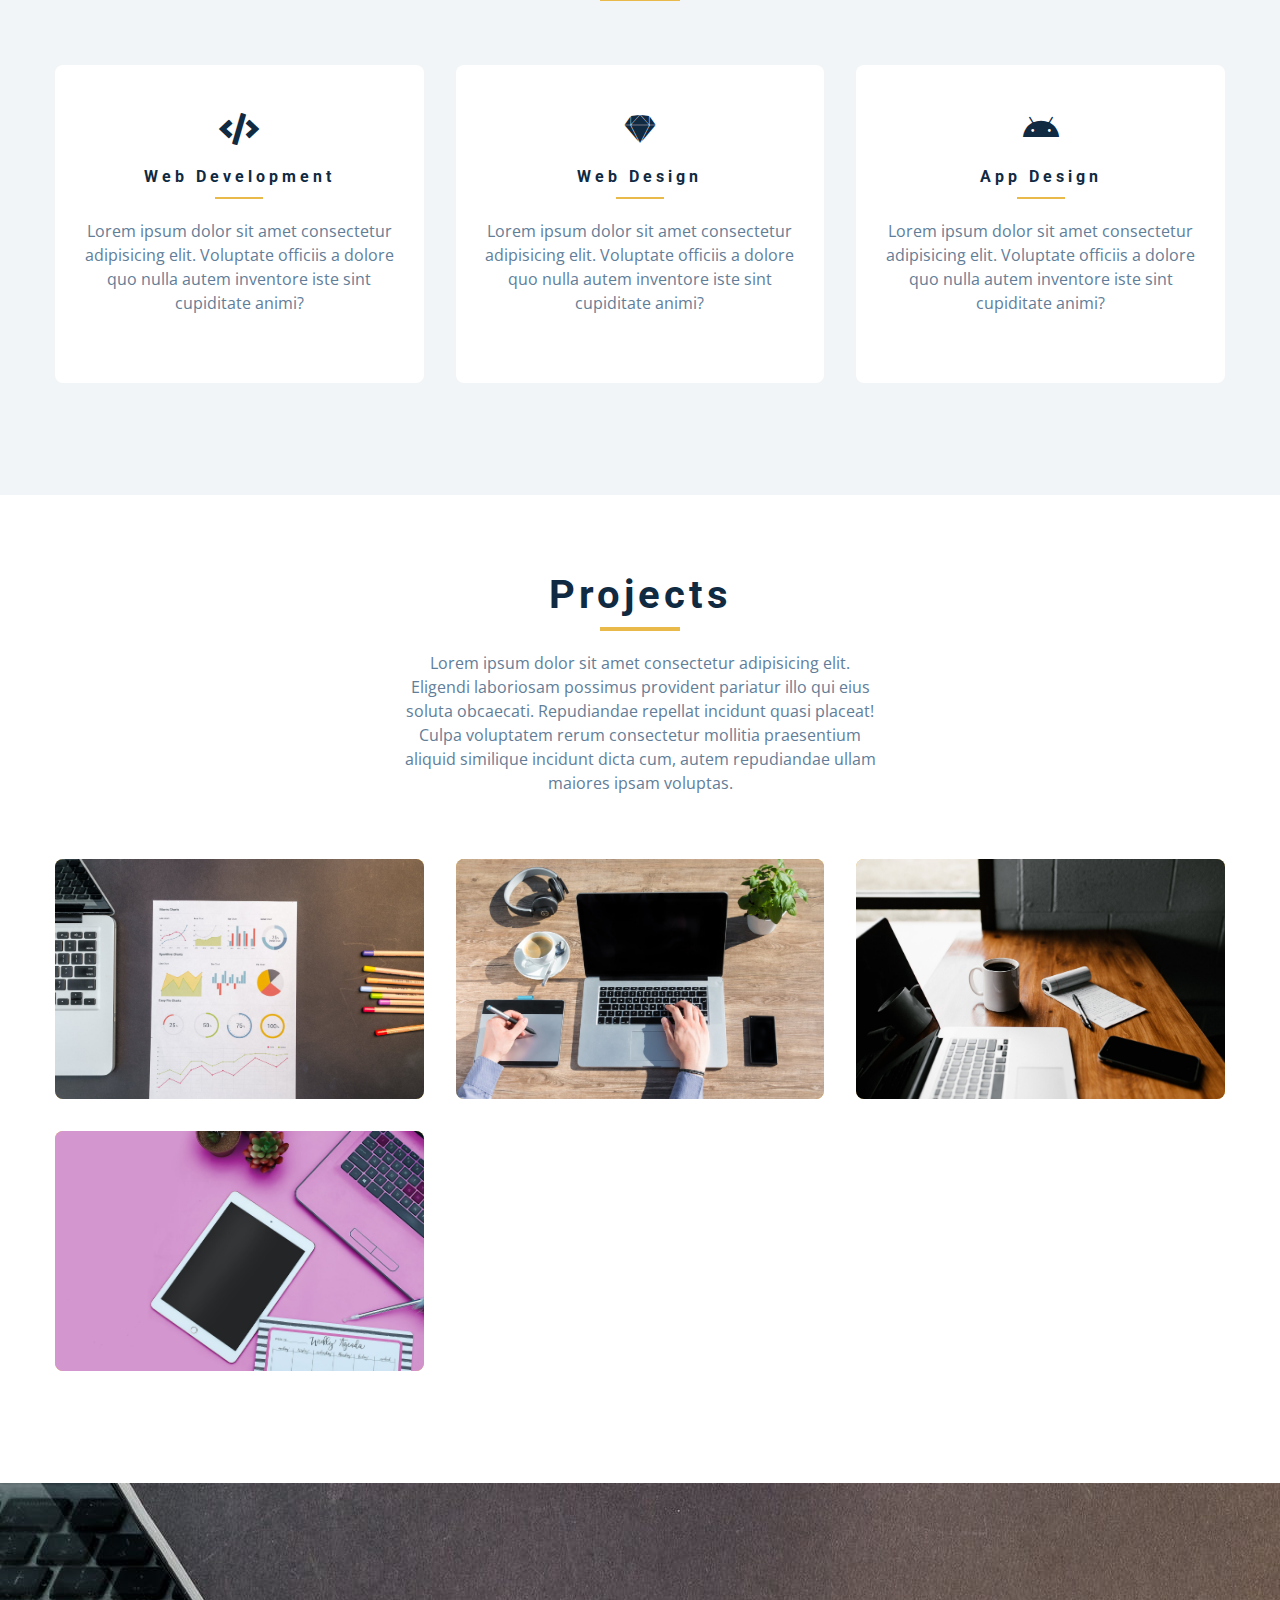
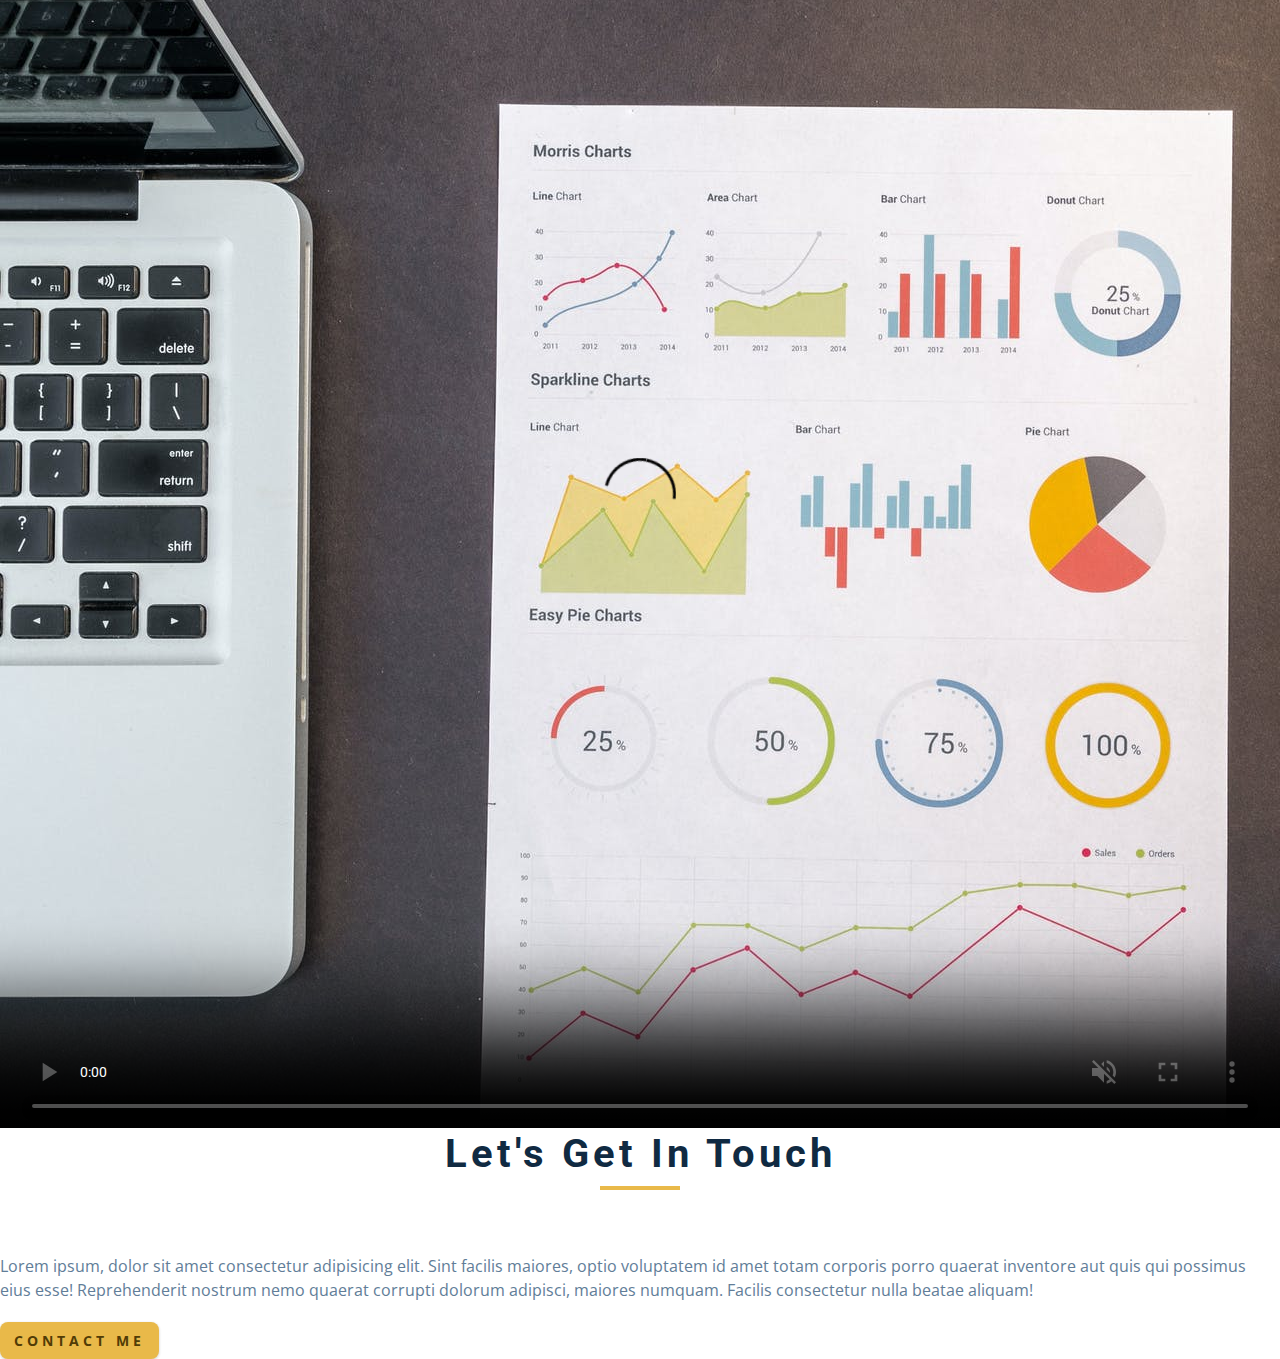
==== commit f6bd52b4: "Set up structure of  video banner" ====
--- a/index.html
+++ b/index.html
@@ -328,6 +328,23 @@
       >
         <source src="./videos/video.mp4" type="video/mp4" />
       </video>
+
+      <div class="video-banner">
+        <!-- section title -->
+        <div class="section-title">
+          <h2>let's get in touch</h2>
+          <div class="underline"></div>
+        </div>
+        <!-- end of section title -->
+        <p class="video-text">
+          Lorem ipsum, dolor sit amet consectetur adipisicing elit. Sint facilis
+          maiores, optio voluptatem id amet totam corporis porro quaerat
+          inventore aut quis qui possimus eius esse! Reprehenderit nostrum nemo
+          quaerat corrupti dolorum adipisci, maiores numquam. Facilis
+          consectetur nulla beatae aliquam!
+        </p>
+        <a href="contact.html" class="btn">contact me</a>
+      </div>
     </section>
     <!-- end of connect -->
 
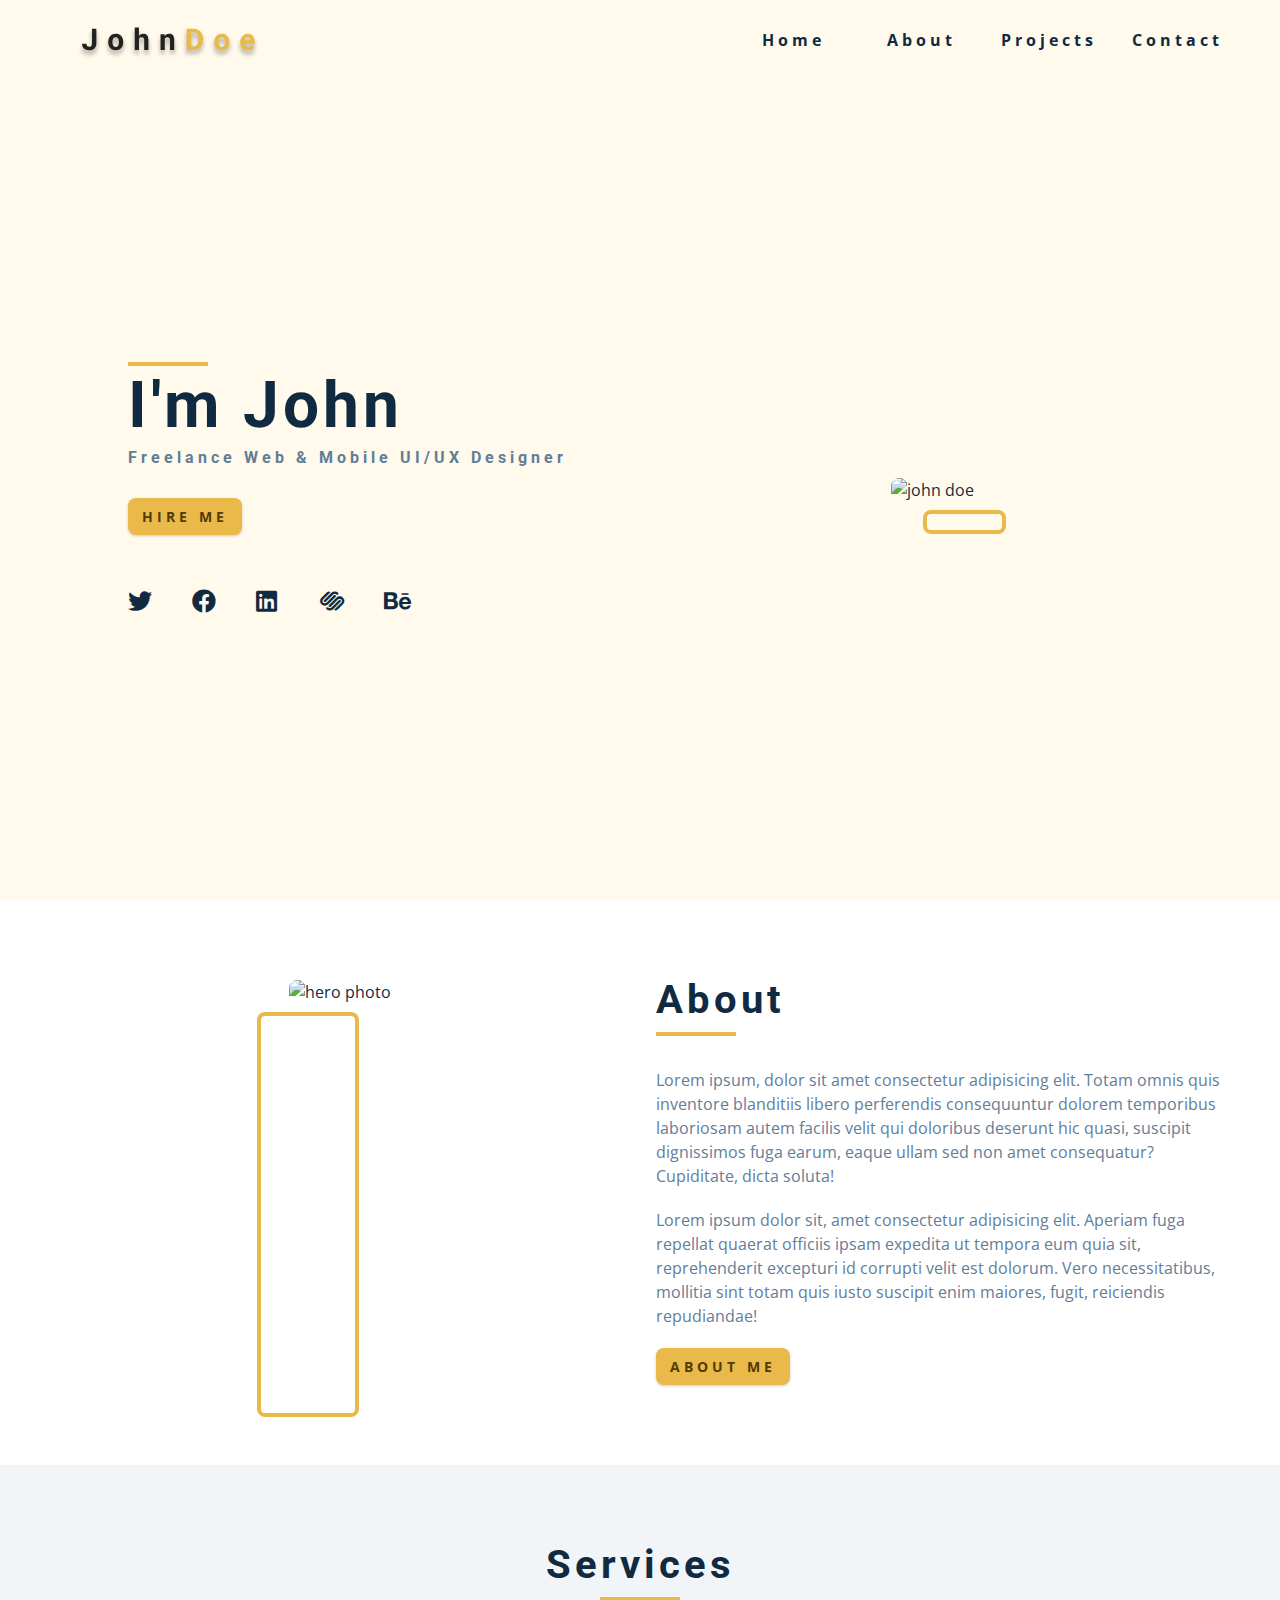
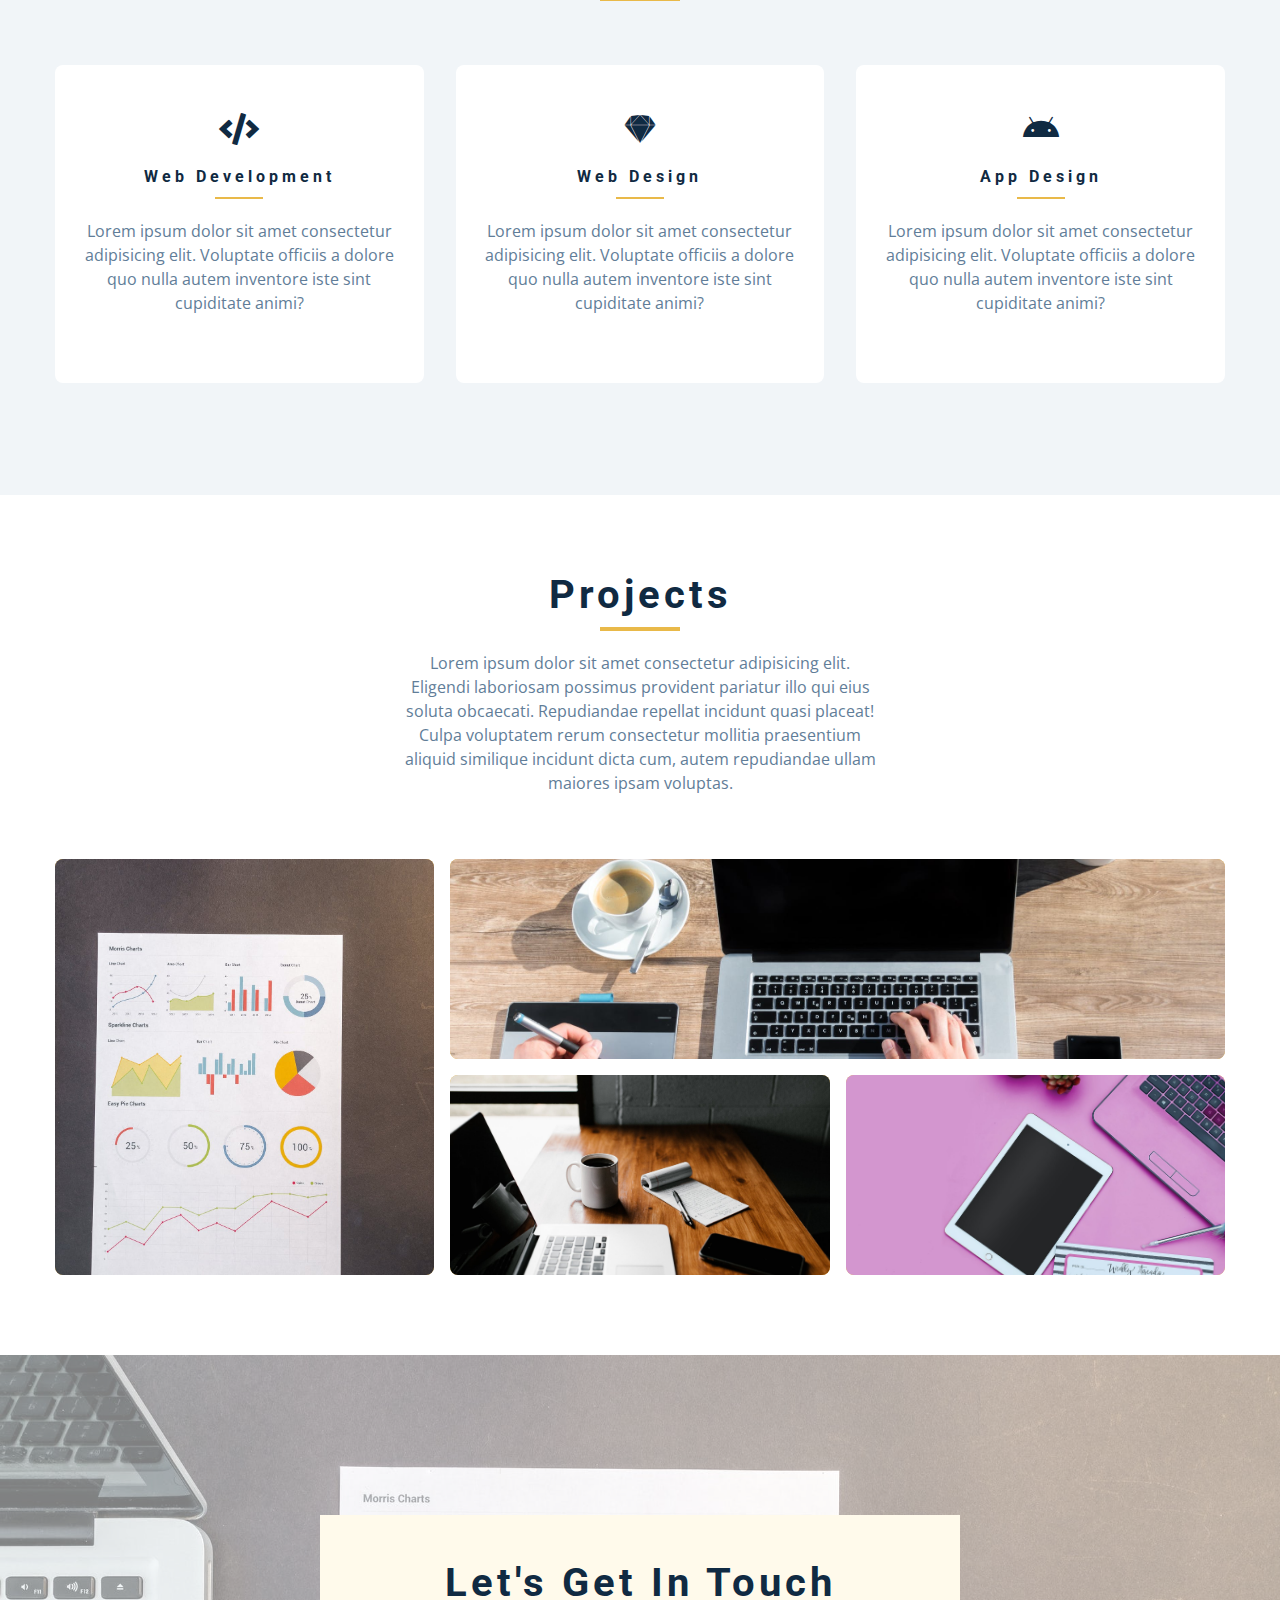
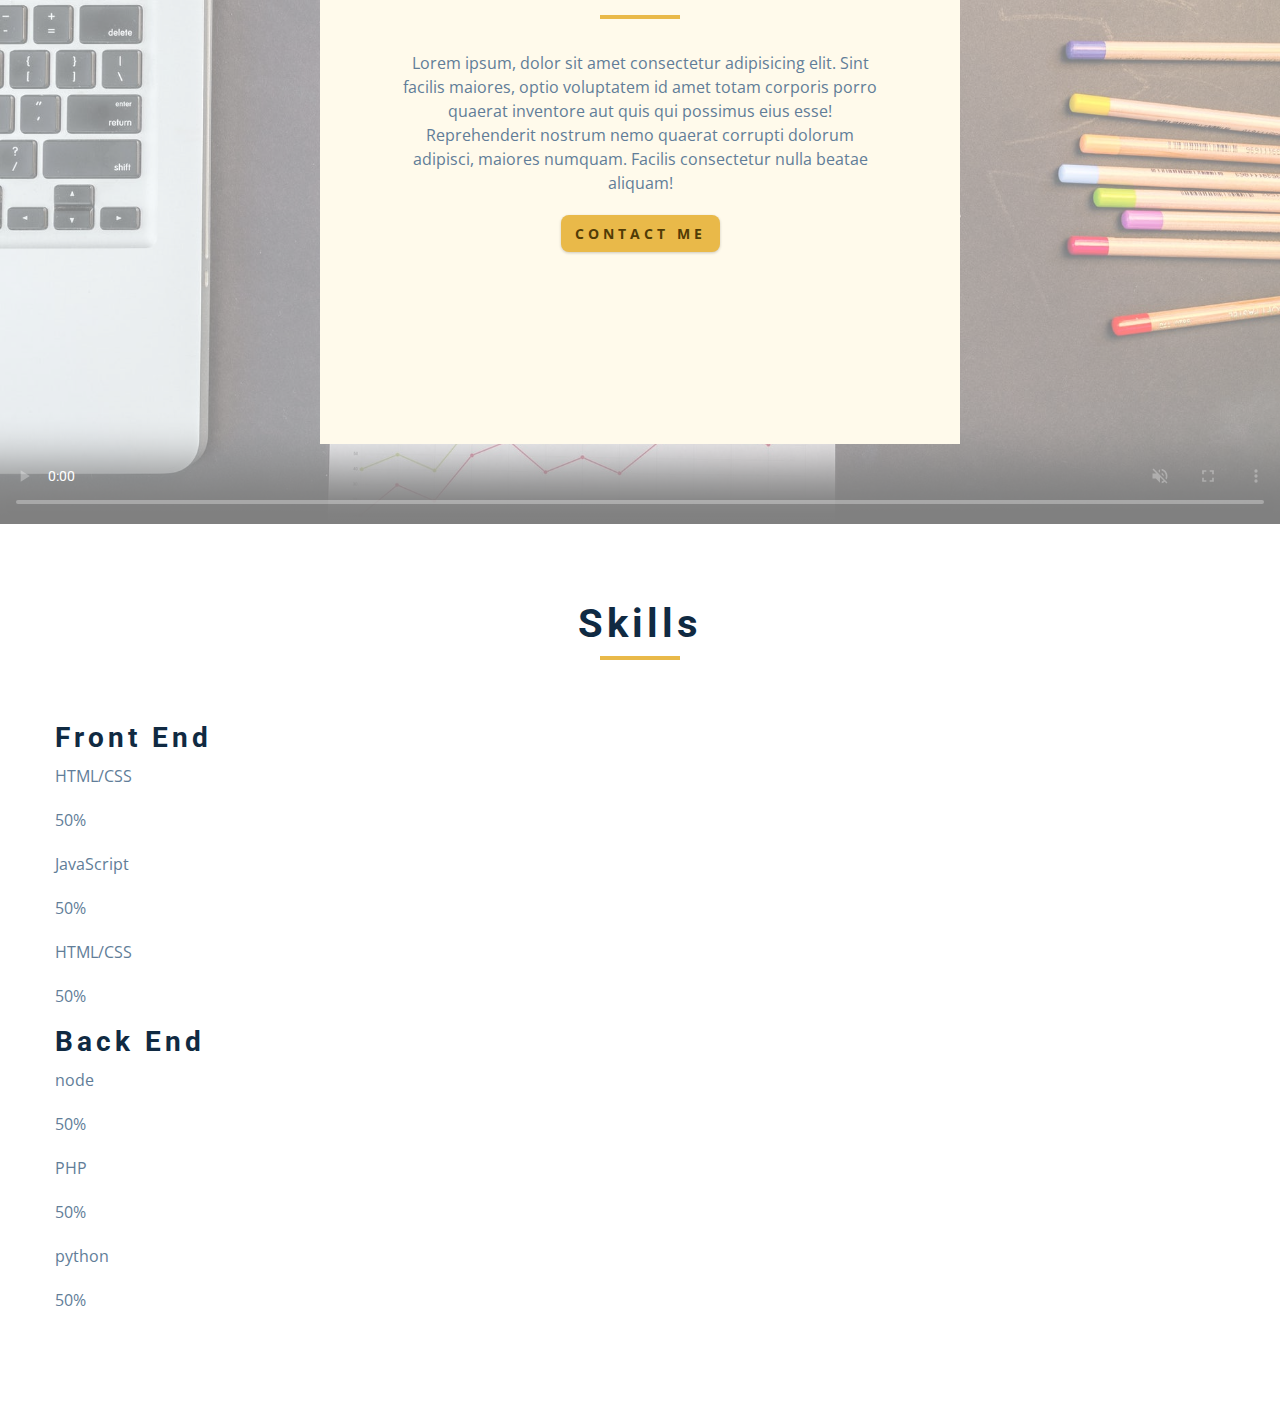
==== commit 4395d8d2: "Completed html structure of skills section" ====
--- a/index.html
+++ b/index.html
@@ -326,7 +326,7 @@
         poster="./images/project-1.jpeg"
         class="video-container"
       >
-        <source src="./videos/video.mp4" type="video/mp4" />
+        <!-- <source src="./videos/video.mp4" type="video/mp4" /> -->
       </video>
 
       <div class="video-banner">
@@ -348,6 +348,83 @@
     </section>
     <!-- end of connect -->
 
+    <!-- skills -->
+    <section class="section skills">
+      <!-- section title -->
+      <div class="section-title">
+        <h2>skills</h2>
+        <div class="underline"></div>
+      </div>
+      <!-- end of section title -->
+      <div class="section-center skills-center">
+        <article>
+          <h3>front end</h3>
+          <!-- single skill -->
+          <div class="skill">
+            <p>HTML/CSS</p>
+            <div class="skill-container">
+              <div class="skill-value"></div>
+              <p class="skill-text">50%</p>
+            </div>
+          </div>
+          <!-- end of single skill -->
+
+          <!-- single skill -->
+          <div class="skill">
+            <p>JavaScript</p>
+            <div class="skill-container">
+              <div class="skill-value value-70"></div>
+              <p class="skill-text skill-text-70">50%</p>
+            </div>
+          </div>
+          <!-- end of single skill -->
+
+          <!-- single skill -->
+          <div class="skill">
+            <p>HTML/CSS</p>
+            <div class="skill-container">
+              <div class="skill-value value-80"></div>
+              <p class="skill-text skill-text-80">50%</p>
+            </div>
+          </div>
+          <!-- end of single skill -->
+        </article>
+
+        <article>
+          <h3>back end</h3>
+          <!-- single skill -->
+          <div class="skill">
+            <p>node</p>
+            <div class="skill-container">
+              <div class="skill-value"></div>
+              <p class="skill-text">50%</p>
+            </div>
+          </div>
+          <!-- end of single skill -->
+
+          <!-- single skill -->
+          <div class="skill">
+            <p>PHP</p>
+            <div class="skill-container">
+              <div class="skill-value value-70"></div>
+              <p class="skill-text skill-text-70">50%</p>
+            </div>
+          </div>
+          <!-- end of single skill -->
+
+          <!-- single skill -->
+          <div class="skill">
+            <p>python</p>
+            <div class="skill-container">
+              <div class="skill-value value-80"></div>
+              <p class="skill-text skill-text-80">50%</p>
+            </div>
+          </div>
+          <!-- end of single skill -->
+        </article>
+      </div>
+    </section>
+    <!-- end of skills -->
     <!-- js -->
     <script src="./js/app.js"></script>
   </body>
--- a/css/styles.css
+++ b/css/styles.css
@@ -493,3 +493,71 @@
     grid-template-columns: 1fr 1fr 1fr;
   }
 }
+@media screen and (min-width: 1170px) {
+  .projects-center {
+    grid-template-rows: 200px 200px;
+    gap: 1rem;
+    grid-template-areas:
+      'a b b'
+      'a c d';
+  }
+  .project,
+  .project-img {
+    height: 100%;
+  }
+  .project-1 {
+    grid-area: a;
+  }
+  .project-2 {
+    grid-area: b;
+  }
+  .project-3 {
+    grid-area: c;
+  }
+  .project-4 {
+    grid-area: d;
+  }
+}
+
+/* === Connect === */
+.connect {
+  min-height: 40vh;
+  position: relative;
+  padding: 10rem 0 5rem 0;
+}
+.video-container {
+  position: absolute;
+  top: 0;
+  left: 0;
+  width: 100%;
+  height: 100%;
+  object-fit: cover;
+  z-index: -2;
+}
+.connect::after {
+  content: '';
+  position: absolute;
+  top: 0;
+  left: 0;
+  width: 100%;
+  height: 100%;
+  background: var(--clr-white);
+  opacity: 0.5;
+  z-index: -1;
+  /* background: rgba(255, 255, 255, 0.6); */
+}
+.connect {
+  display: grid;
+  place-items: center;
+}
+.video-banner {
+  background: var(--clr-primary-10);
+  padding: 3rem 5rem 12rem 5rem;
+  text-align: center;
+}
+.video-banner .section-title {
+  margin-bottom: 2rem;
+}
+.video-text {
+  max-width: 30rem;
+}
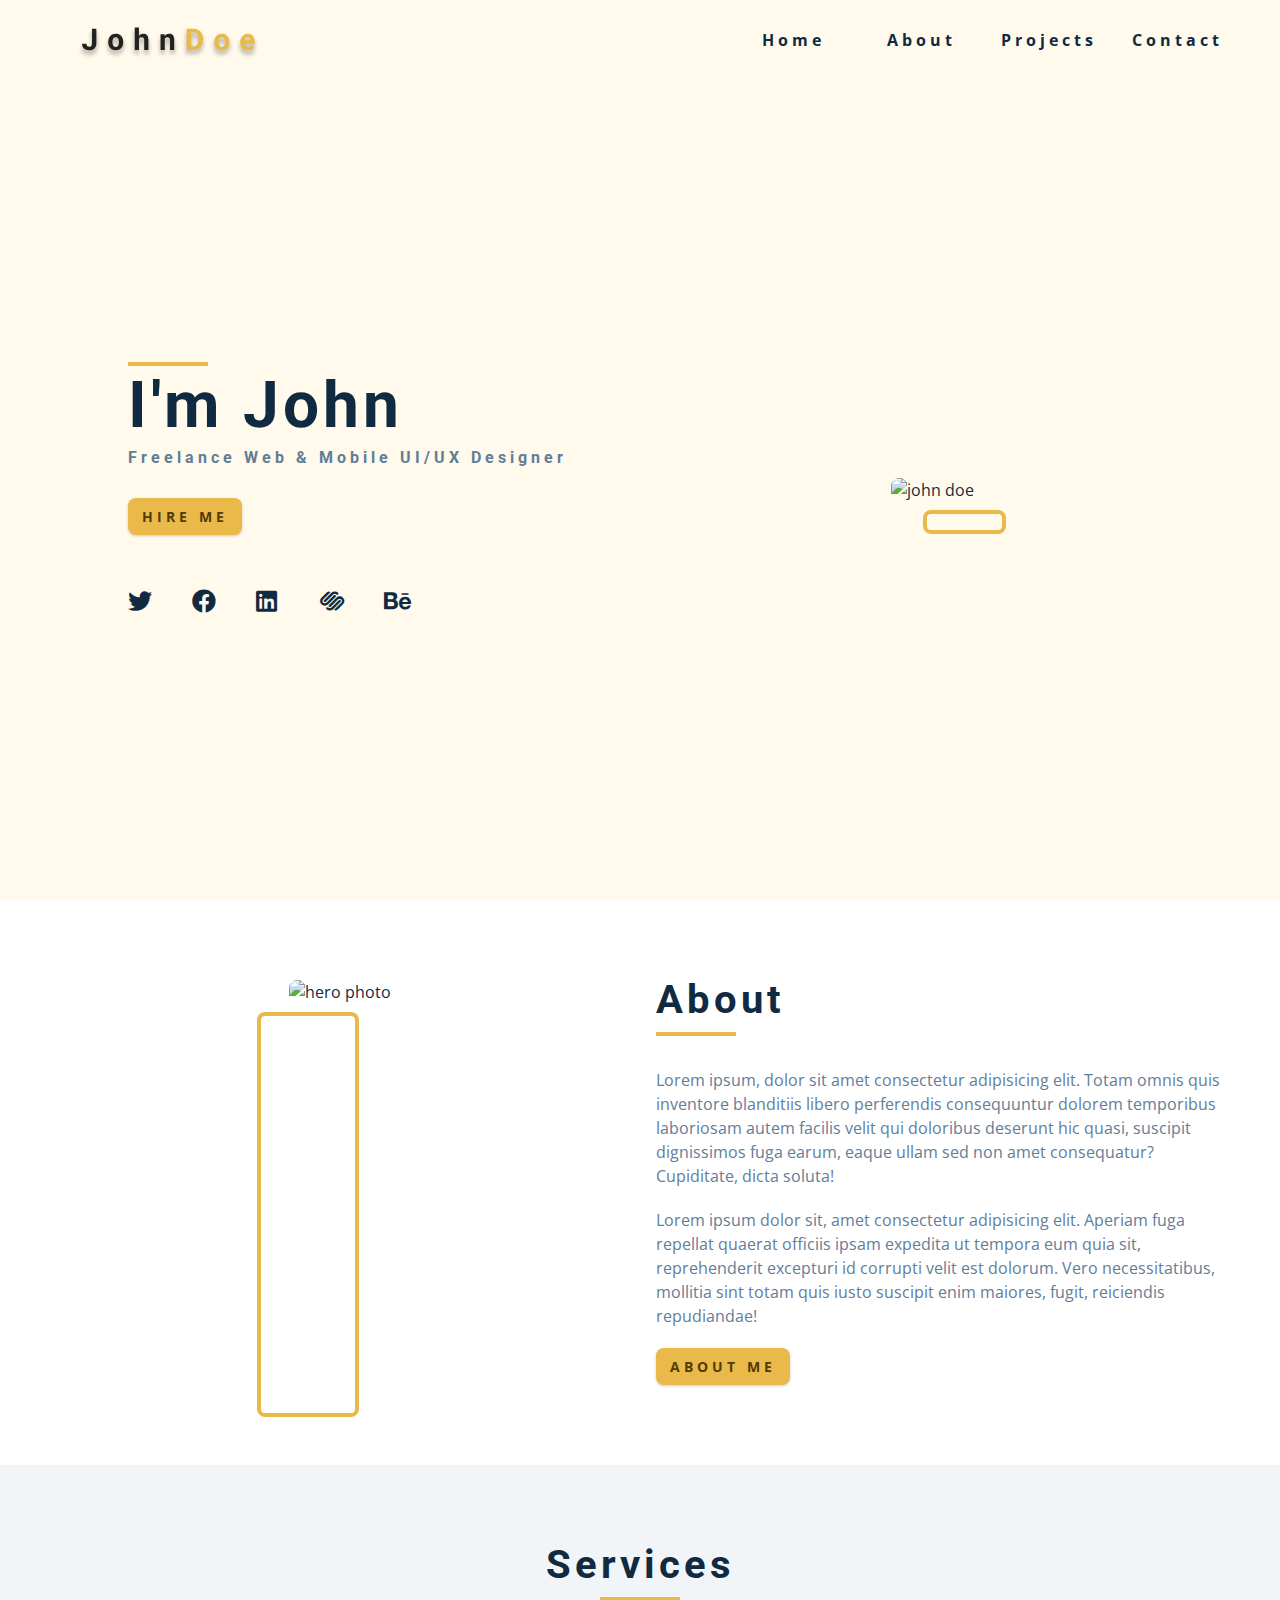
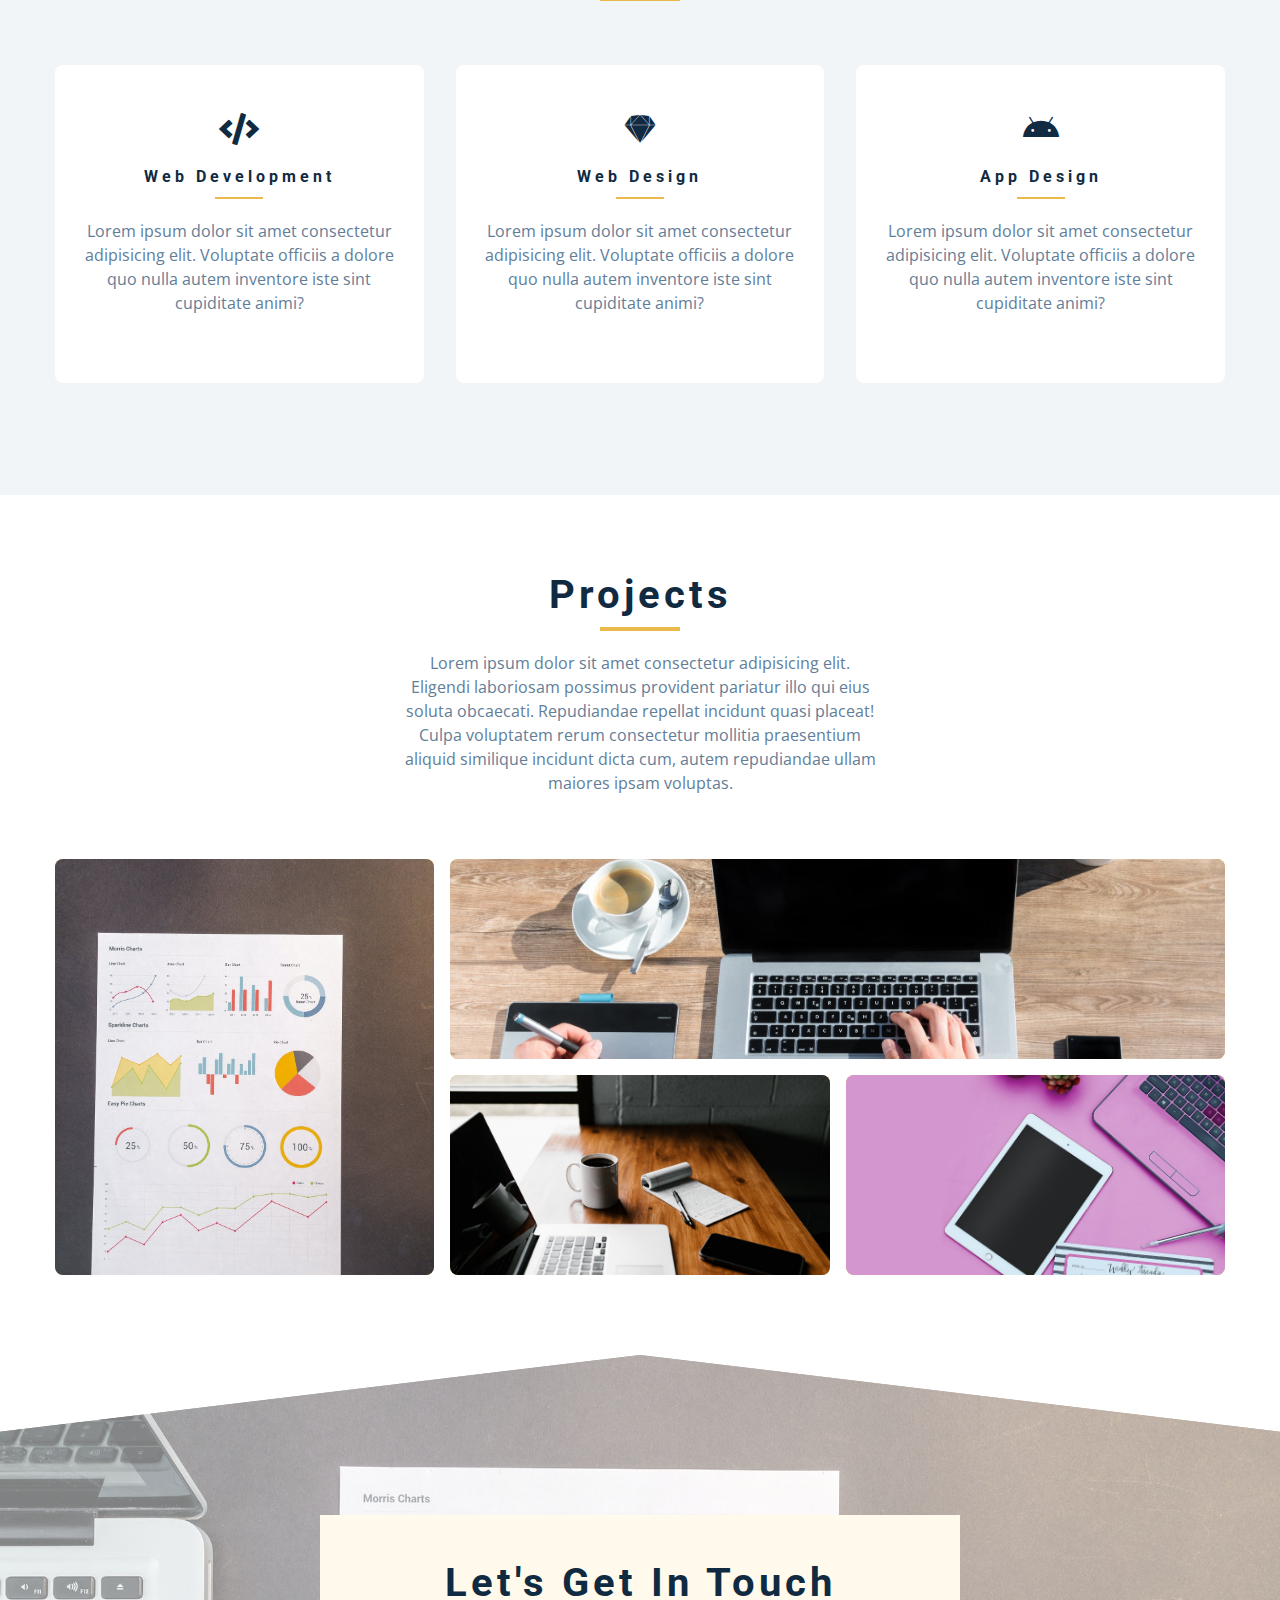
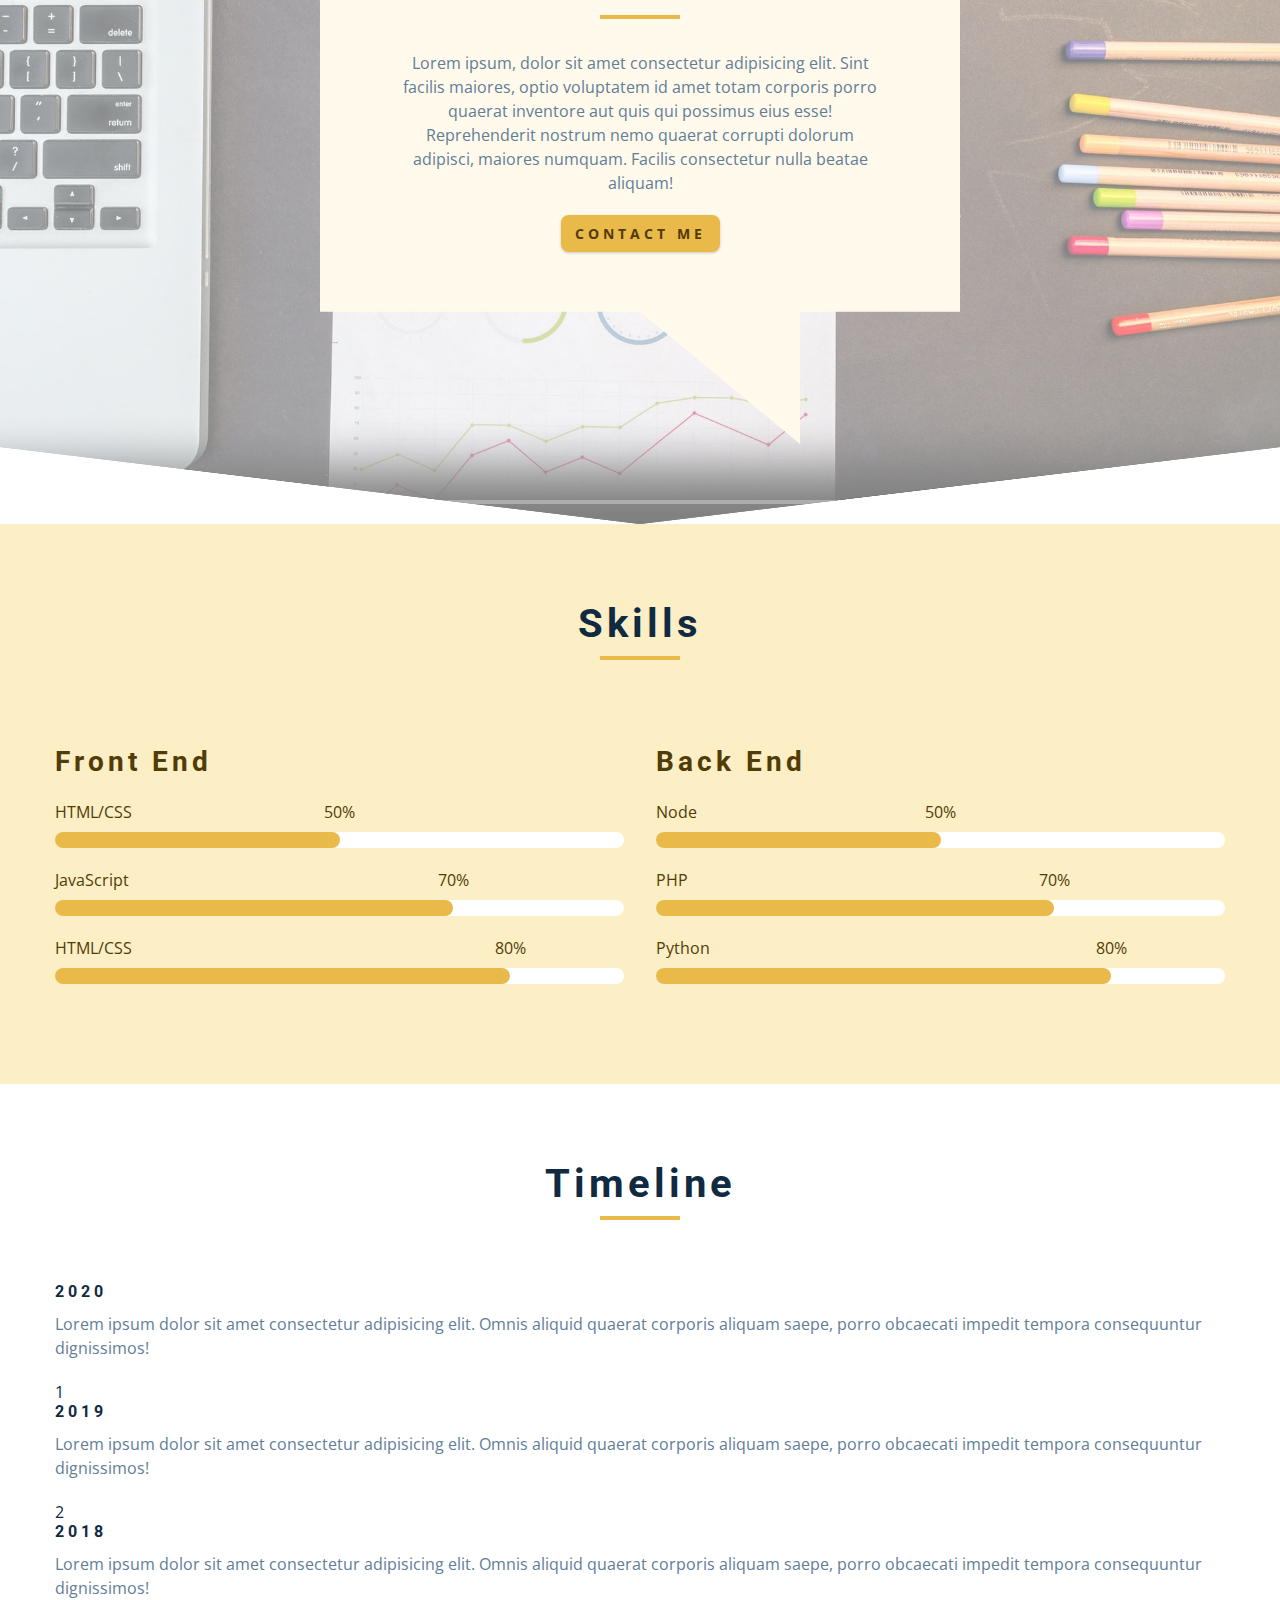
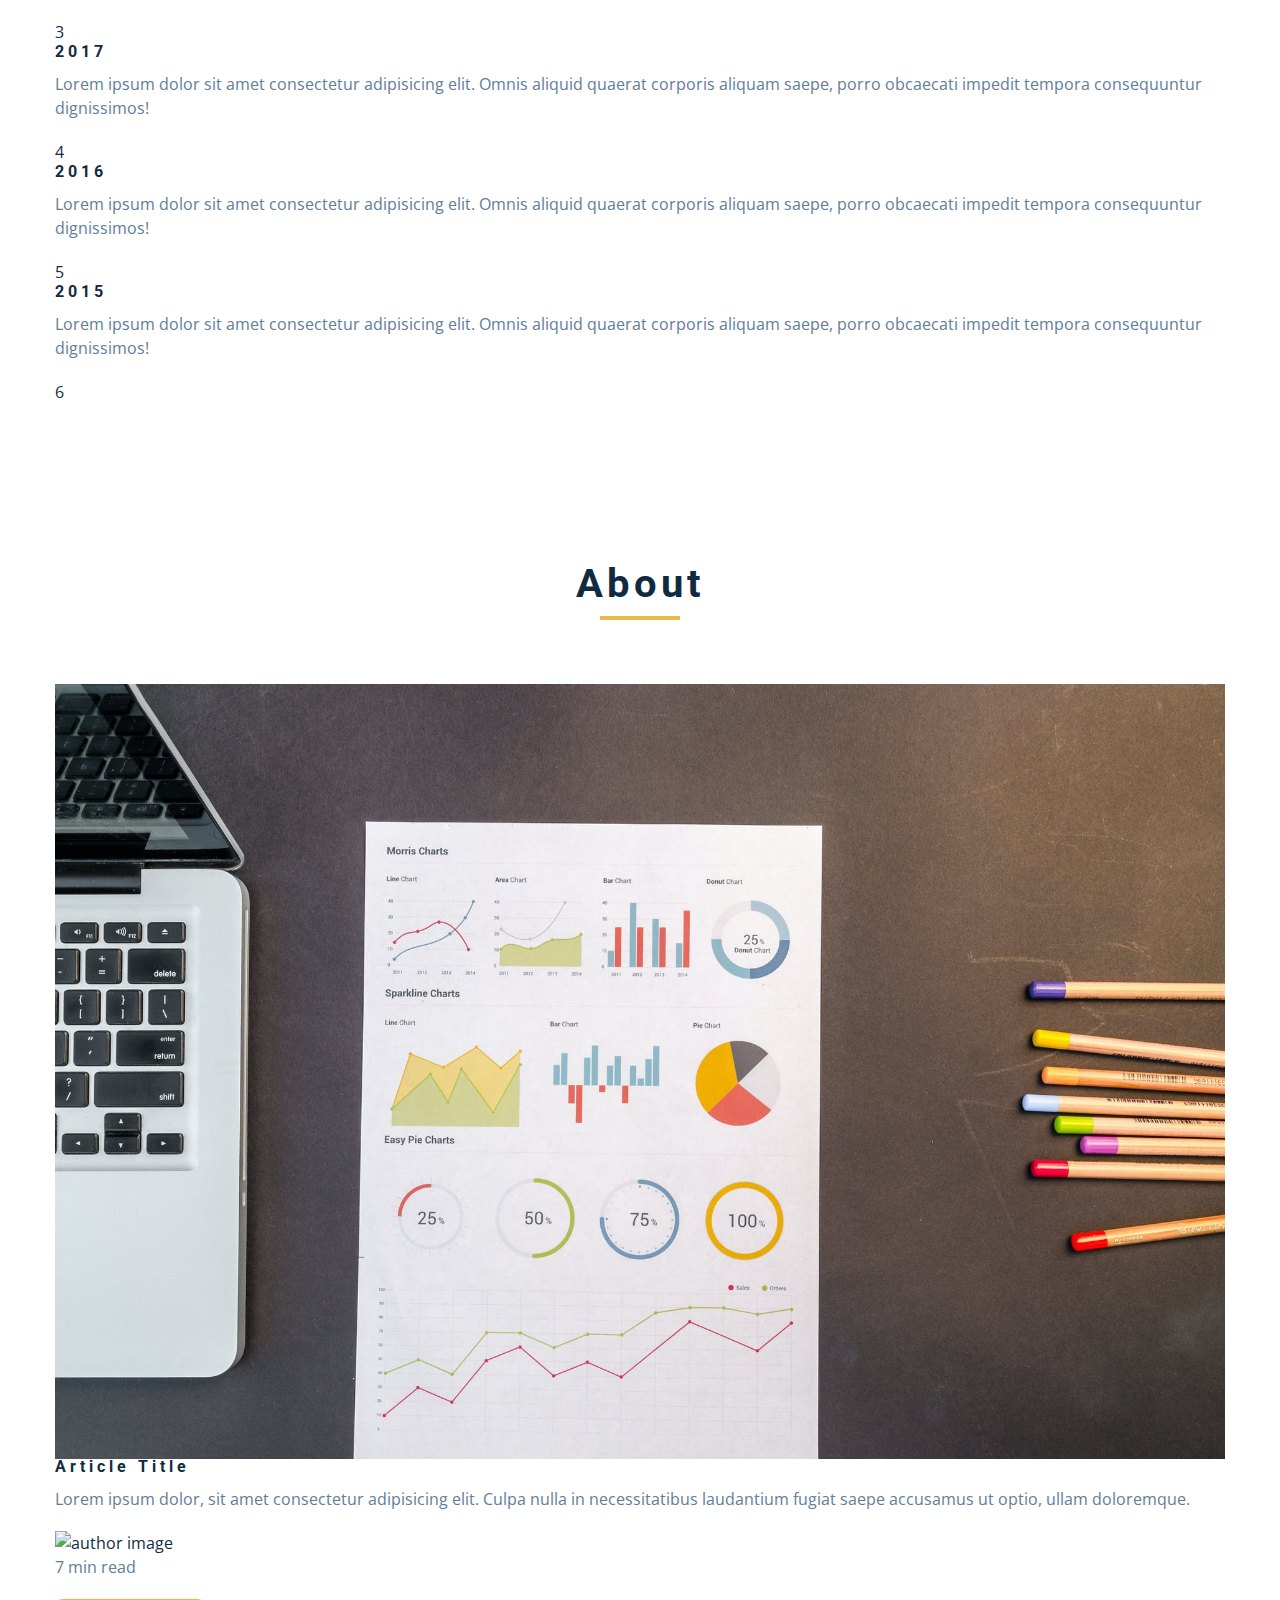
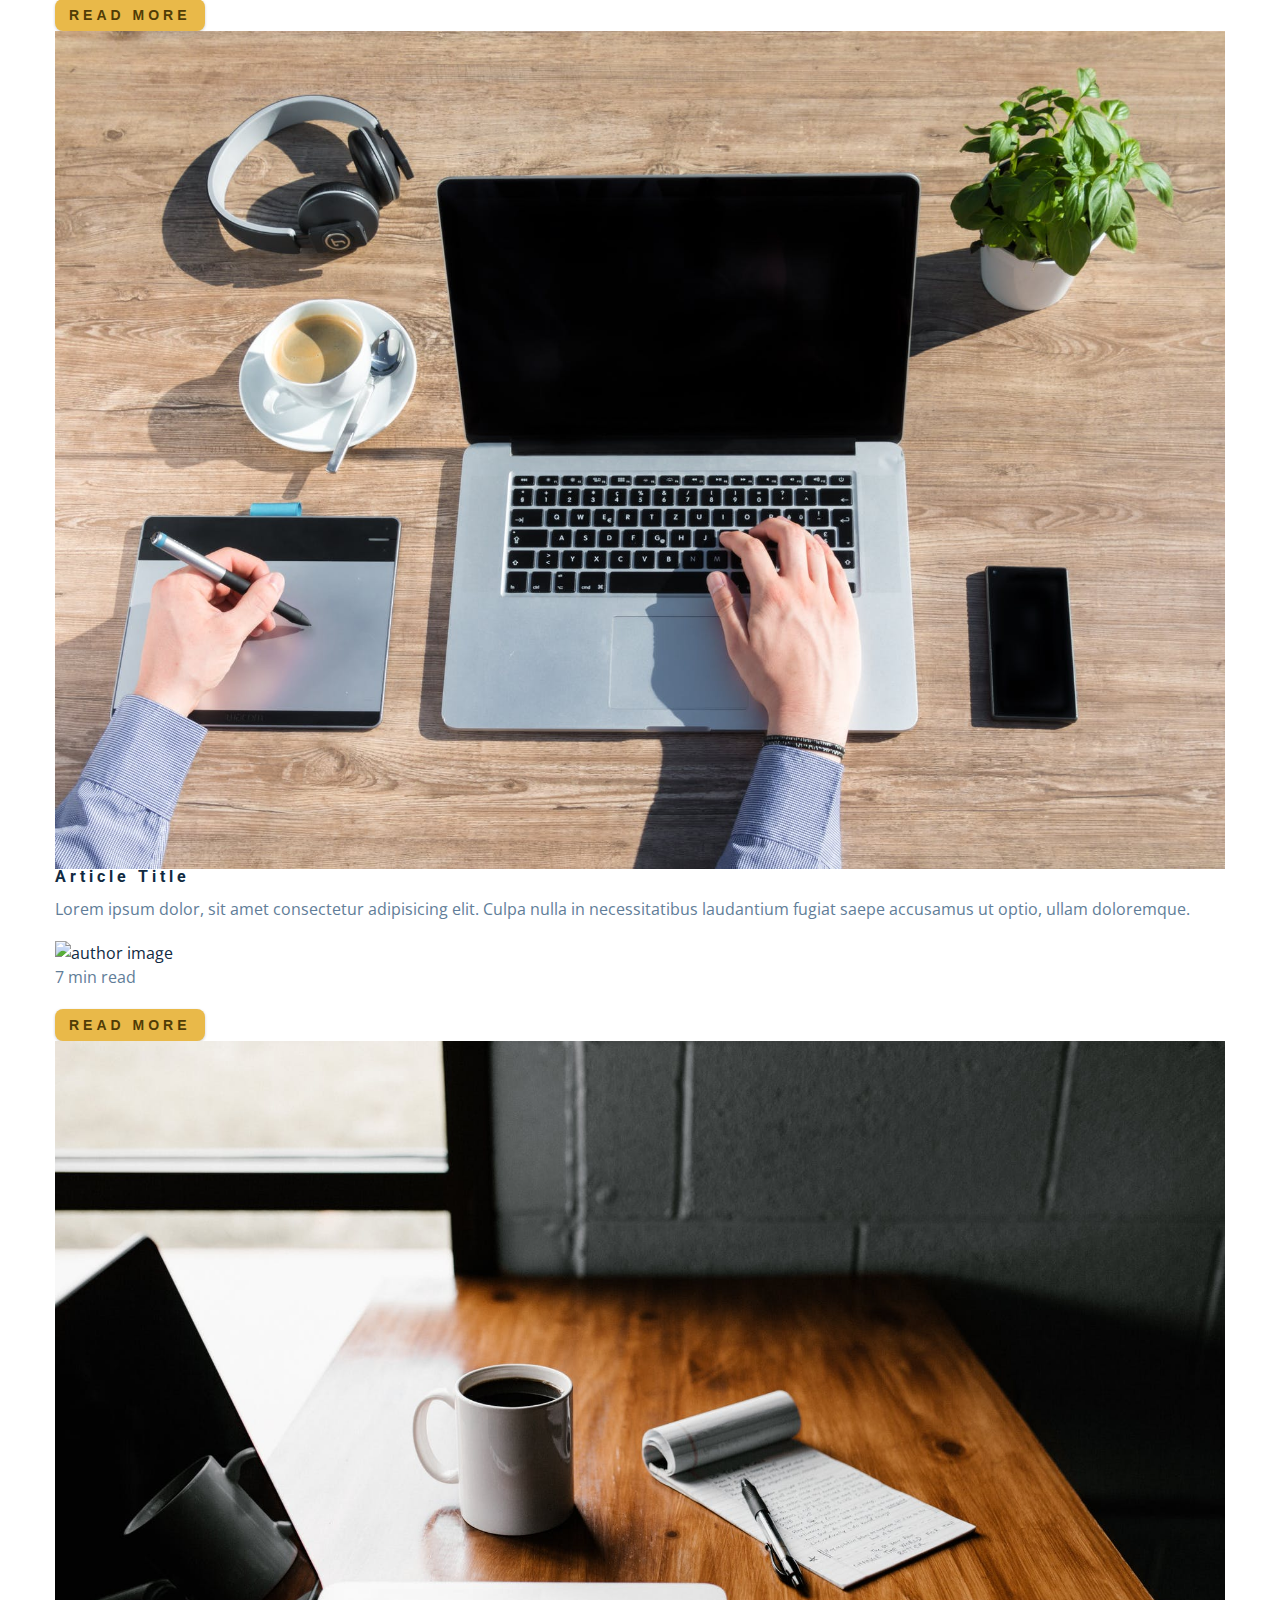
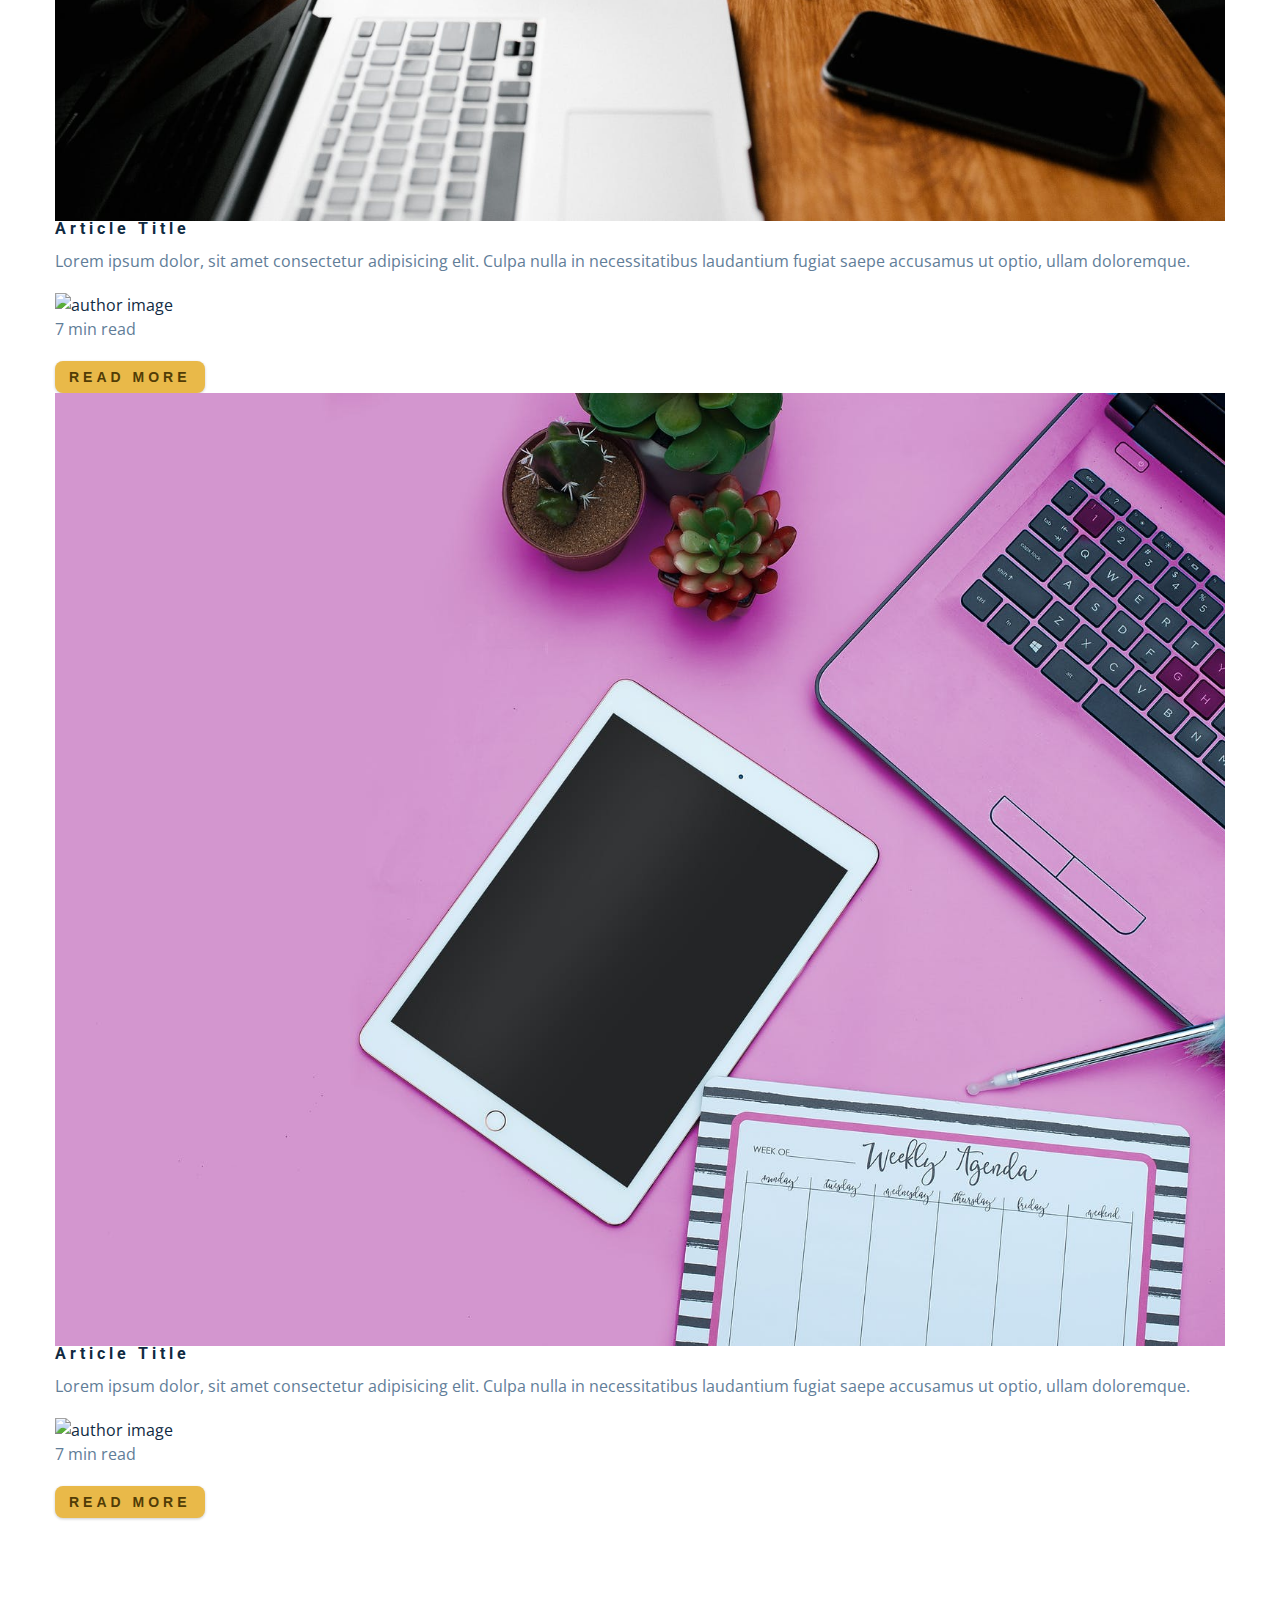
==== commit a5a6a20c: "Completed html structure of blog section" ====
--- a/index.html
+++ b/index.html
@@ -374,7 +374,7 @@
             <p>JavaScript</p>
             <div class="skill-container">
               <div class="skill-value value-70"></div>
-              <p class="skill-text skill-text-70">50%</p>
+              <p class="skill-text skill-text-70">70%</p>
             </div>
           </div>
           <!-- end of single skill -->
@@ -384,7 +384,7 @@
             <p>HTML/CSS</p>
             <div class="skill-container">
               <div class="skill-value value-80"></div>
-              <p class="skill-text skill-text-80">50%</p>
+              <p class="skill-text skill-text-80">80%</p>
             </div>
           </div>
           <!-- end of single skill -->
@@ -407,7 +407,7 @@
             <p>PHP</p>
             <div class="skill-container">
               <div class="skill-value value-70"></div>
-              <p class="skill-text skill-text-70">50%</p>
+              <p class="skill-text skill-text-70">70%</p>
             </div>
           </div>
           <!-- end of single skill -->
@@ -417,7 +417,7 @@
             <p>python</p>
             <div class="skill-container">
               <div class="skill-value value-80"></div>
-              <p class="skill-text skill-text-80">50%</p>
+              <p class="skill-text skill-text-80">80%</p>
             </div>
           </div>
           <!-- end of single skill -->
@@ -425,6 +425,215 @@
       </div>
     </section>
     <!-- end of skills -->
+
+    <!-- timeline -->
+    <section class="section timeline">
+      <!-- section title -->
+      <div class="section-title">
+        <h2>timeline</h2>
+        <div class="underline"></div>
+      </div>
+      <!-- end of section title -->
+      <div class="section-center timeline-center">
+        <!-- single timeline item -->
+        <article class="timeline-item">
+          <h4>2020</h4>
+          <p>
+            Lorem ipsum dolor sit amet consectetur adipisicing elit. Omnis
+            aliquid quaerat corporis aliquam saepe, porro obcaecati impedit
+            tempora consequuntur dignissimos!
+          </p>
+          <span class="number">1</span>
+        </article>
+        <!-- end of single timeline item -->
+
+        <!-- single timeline item -->
+        <article class="timeline-item">
+          <h4>2019</h4>
+          <p>
+            Lorem ipsum dolor sit amet consectetur adipisicing elit. Omnis
+            aliquid quaerat corporis aliquam saepe, porro obcaecati impedit
+            tempora consequuntur dignissimos!
+          </p>
+          <span class="number">2</span>
+        </article>
+        <!-- end of single timeline item -->
+
+        <!-- single timeline item -->
+        <article class="timeline-item">
+          <h4>2018</h4>
+          <p>
+            Lorem ipsum dolor sit amet consectetur adipisicing elit. Omnis
+            aliquid quaerat corporis aliquam saepe, porro obcaecati impedit
+            tempora consequuntur dignissimos!
+          </p>
+          <span class="number">3</span>
+        </article>
+        <!-- end of single timeline item -->
+
+        <!-- single timeline item -->
+        <article class="timeline-item">
+          <h4>2017</h4>
+          <p>
+            Lorem ipsum dolor sit amet consectetur adipisicing elit. Omnis
+            aliquid quaerat corporis aliquam saepe, porro obcaecati impedit
+            tempora consequuntur dignissimos!
+          </p>
+          <span class="number">4</span>
+        </article>
+        <!-- end of single timeline item -->
+
+        <!-- single timeline item -->
+        <article class="timeline-item">
+          <h4>2016</h4>
+          <p>
+            Lorem ipsum dolor sit amet consectetur adipisicing elit. Omnis
+            aliquid quaerat corporis aliquam saepe, porro obcaecati impedit
+            tempora consequuntur dignissimos!
+          </p>
+          <span class="number">5</span>
+        </article>
+        <!-- end of single timeline item -->
+
+        <!-- single timeline item -->
+        <article class="timeline-item">
+          <h4>2015</h4>
+          <p>
+            Lorem ipsum dolor sit amet consectetur adipisicing elit. Omnis
+            aliquid quaerat corporis aliquam saepe, porro obcaecati impedit
+            tempora consequuntur dignissimos!
+          </p>
+          <span class="number">6</span>
+        </article>
+        <!-- end of single timeline item -->
+      </div>
+    </section>
+    <!-- end of timeline -->
+
+    <!-- blog -->
+    <section class="section blog">
+      <!-- section title -->
+      <div class="section-title">
+        <h2>about</h2>
+        <div class="underline"></div>
+      </div>
+      <!-- end of section title -->
+
+      <div class="section-center blog-center">
+        <!-- single article -->
+        <div class="card">
+          <!-- front of the card -->
+          <div class="card-side card-front">
+            <img src="./images/project-1.jpeg" alt="" />
+            <div class="card-info">
+              <h4>article title</h4>
+              <p>
+                Lorem ipsum dolor, sit amet consectetur adipisicing elit. Culpa
+                nulla in necessitatibus laudantium fugiat saepe accusamus ut
+                optio, ullam doloremque.
+              </p>
+              <div class="card-footer">
+                <img src="./images/about-img.jpeg" alt="author image" />
+                <p>7 min read</p>
+              </div>
+            </div>
+          </div>
+
+          <!-- back of the card -->
+          <div class="card-side card-back">
+            <div class="card-side card-back">
+              <button class="btn">read more</button>
+            </div>
+          </div>
+        </div>
+        <!-- end of single article -->
+
+        <!-- single article -->
+        <div class="card">
+          <!-- front of the card -->
+          <div class="card-side card-front">
+            <img src="./images/project-2.jpeg" alt="" />
+            <div class="card-info">
+              <h4>article title</h4>
+              <p>
+                Lorem ipsum dolor, sit amet consectetur adipisicing elit. Culpa
+                nulla in necessitatibus laudantium fugiat saepe accusamus ut
+                optio, ullam doloremque.
+              </p>
+              <div class="card-footer">
+                <img src="./images/about-img.jpeg" alt="author image" />
+                <p>7 min read</p>
+              </div>
+            </div>
+          </div>
+
+          <!-- back of the card -->
+          <div class="card-side card-back">
+            <div class="card-side card-back">
+              <button class="btn">read more</button>
+            </div>
+          </div>
+        </div>
+        <!-- end of single article -->
+
+        <!-- single article -->
+        <div class="card">
+          <!-- front of the card -->
+          <div class="card-side card-front">
+            <img src="./images/project-3.jpeg" alt="" />
+            <div class="card-info">
+              <h4>article title</h4>
+              <p>
+                Lorem ipsum dolor, sit amet consectetur adipisicing elit. Culpa
+                nulla in necessitatibus laudantium fugiat saepe accusamus ut
+                optio, ullam doloremque.
+              </p>
+              <div class="card-footer">
+                <img src="./images/about-img.jpeg" alt="author image" />
+                <p>7 min read</p>
+              </div>
+            </div>
+          </div>
+
+          <!-- back of the card -->
+          <div class="card-side card-back">
+            <div class="card-side card-back">
+              <button class="btn">read more</button>
+            </div>
+          </div>
+        </div>
+        <!-- end of single article -->
+
+        <!-- single article -->
+        <div class="card">
+          <!-- front of the card -->
+          <div class="card-side card-front">
+            <img src="./images/project-4.jpeg" alt="" />
+            <div class="card-info">
+              <h4>article title</h4>
+              <p>
+                Lorem ipsum dolor, sit amet consectetur adipisicing elit. Culpa
+                nulla in necessitatibus laudantium fugiat saepe accusamus ut
+                optio, ullam doloremque.
+              </p>
+              <div class="card-footer">
+                <img src="./images/about-img.jpeg" alt="author image" />
+                <p>7 min read</p>
+              </div>
+            </div>
+          </div>
+
+          <!-- back of the card -->
+          <div class="card-side card-back">
+            <div class="card-side card-back">
+              <button class="btn">read more</button>
+            </div>
+          </div>
+        </div>
+        <!-- end of single article -->
+      </div>
+    </section>
+    <!-- end of blog -->
     <!-- js -->
     <script src="./js/app.js"></script>
   </body>
--- a/css/styles.css
+++ b/css/styles.css
@@ -549,11 +549,21 @@
 .connect {
   display: grid;
   place-items: center;
+  clip-path: polygon(50% 0%, 100% 10%, 100% 90%, 50% 100%, 0% 90%, 0% 10%);
 }
 .video-banner {
   background: var(--clr-primary-10);
   padding: 3rem 5rem 12rem 5rem;
   text-align: center;
+  clip-path: polygon(
+    0% 0%,
+    100% 0%,
+    100% 75%,
+    75% 75%,
+    75% 100%,
+    50% 75%,
+    0% 75%
+  );
 }
 .video-banner .section-title {
   margin-bottom: 2rem;
@@ -561,3 +571,61 @@
 .video-text {
   max-width: 30rem;
 }
+
+/* === Skills === */
+@media screen and (min-width: 768px) {
+  .skills-center {
+    display: grid;
+    grid-template-columns: 1fr 1fr;
+    column-gap: 2rem;
+  }
+}
+.skills {
+  background: var(--clr-primary-9);
+}
+.skills h3 {
+  margin: 1.5rem 0;
+  color: var(--clr-primary-1);
+}
+.skill {
+  margin-bottom: 1.25rem;
+}
+.skill p {
+  margin-bottom: 0.5rem;
+  text-transform: capitalize;
+  color: var(--clr-primary-1);
+}
+.skill-container {
+  background: var(--clr-white);
+  height: 1rem;
+  width: 100%;
+  border-radius: var(--radius);
+  position: relative;
+}
+.skill-value {
+  position: absolute;
+  top: 0;
+  left: 0;
+  height: 100%;
+  width: 50%;
+  border-radius: var(--radius);
+  background: var(--clr-primary-5);
+}
+.value-70 {
+  width: 70%;
+}
+.value-80 {
+  width: 80%;
+}
+.skill-text {
+  position: absolute;
+  top: -2rem;
+  left: 50%;
+  transform: translateX(-50%);
+}
+.skill-text-70 {
+  left: 70%;
+}
+.skill-text-80 {
+  left: 80%;
+}
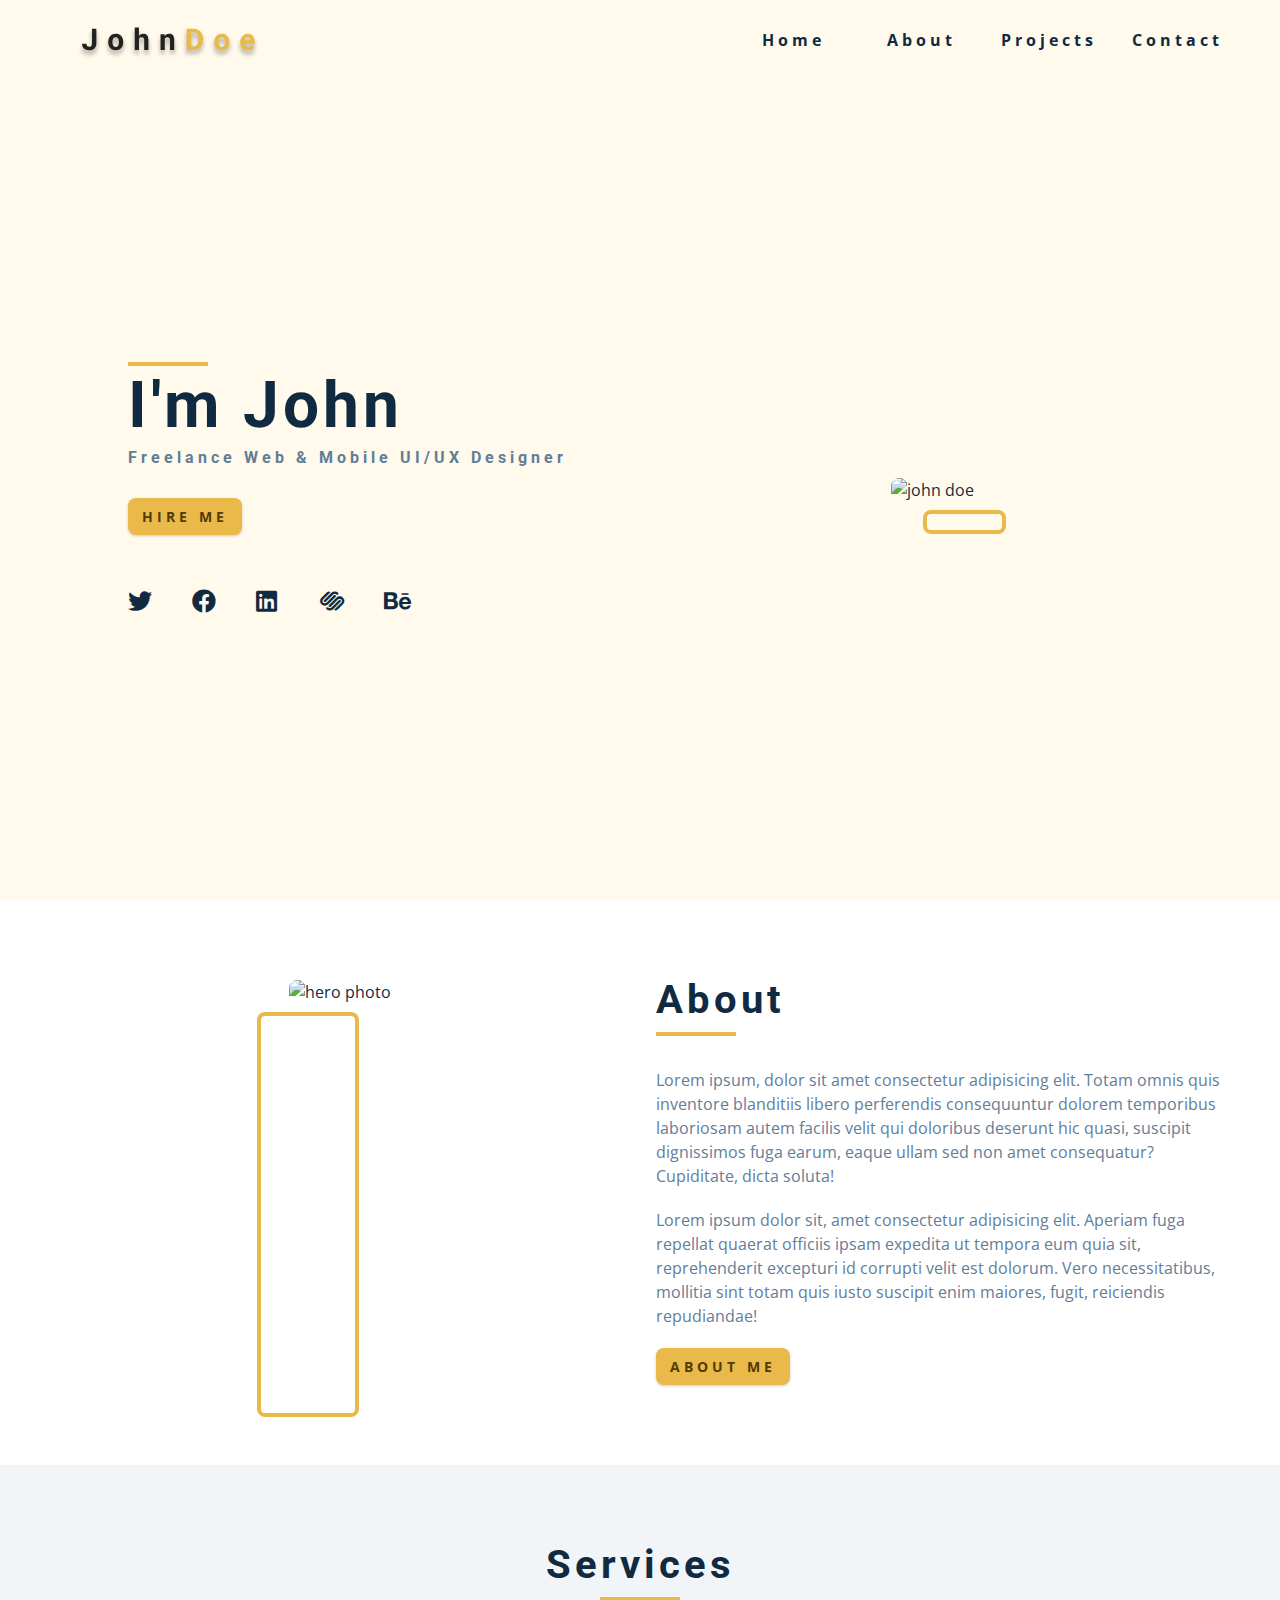
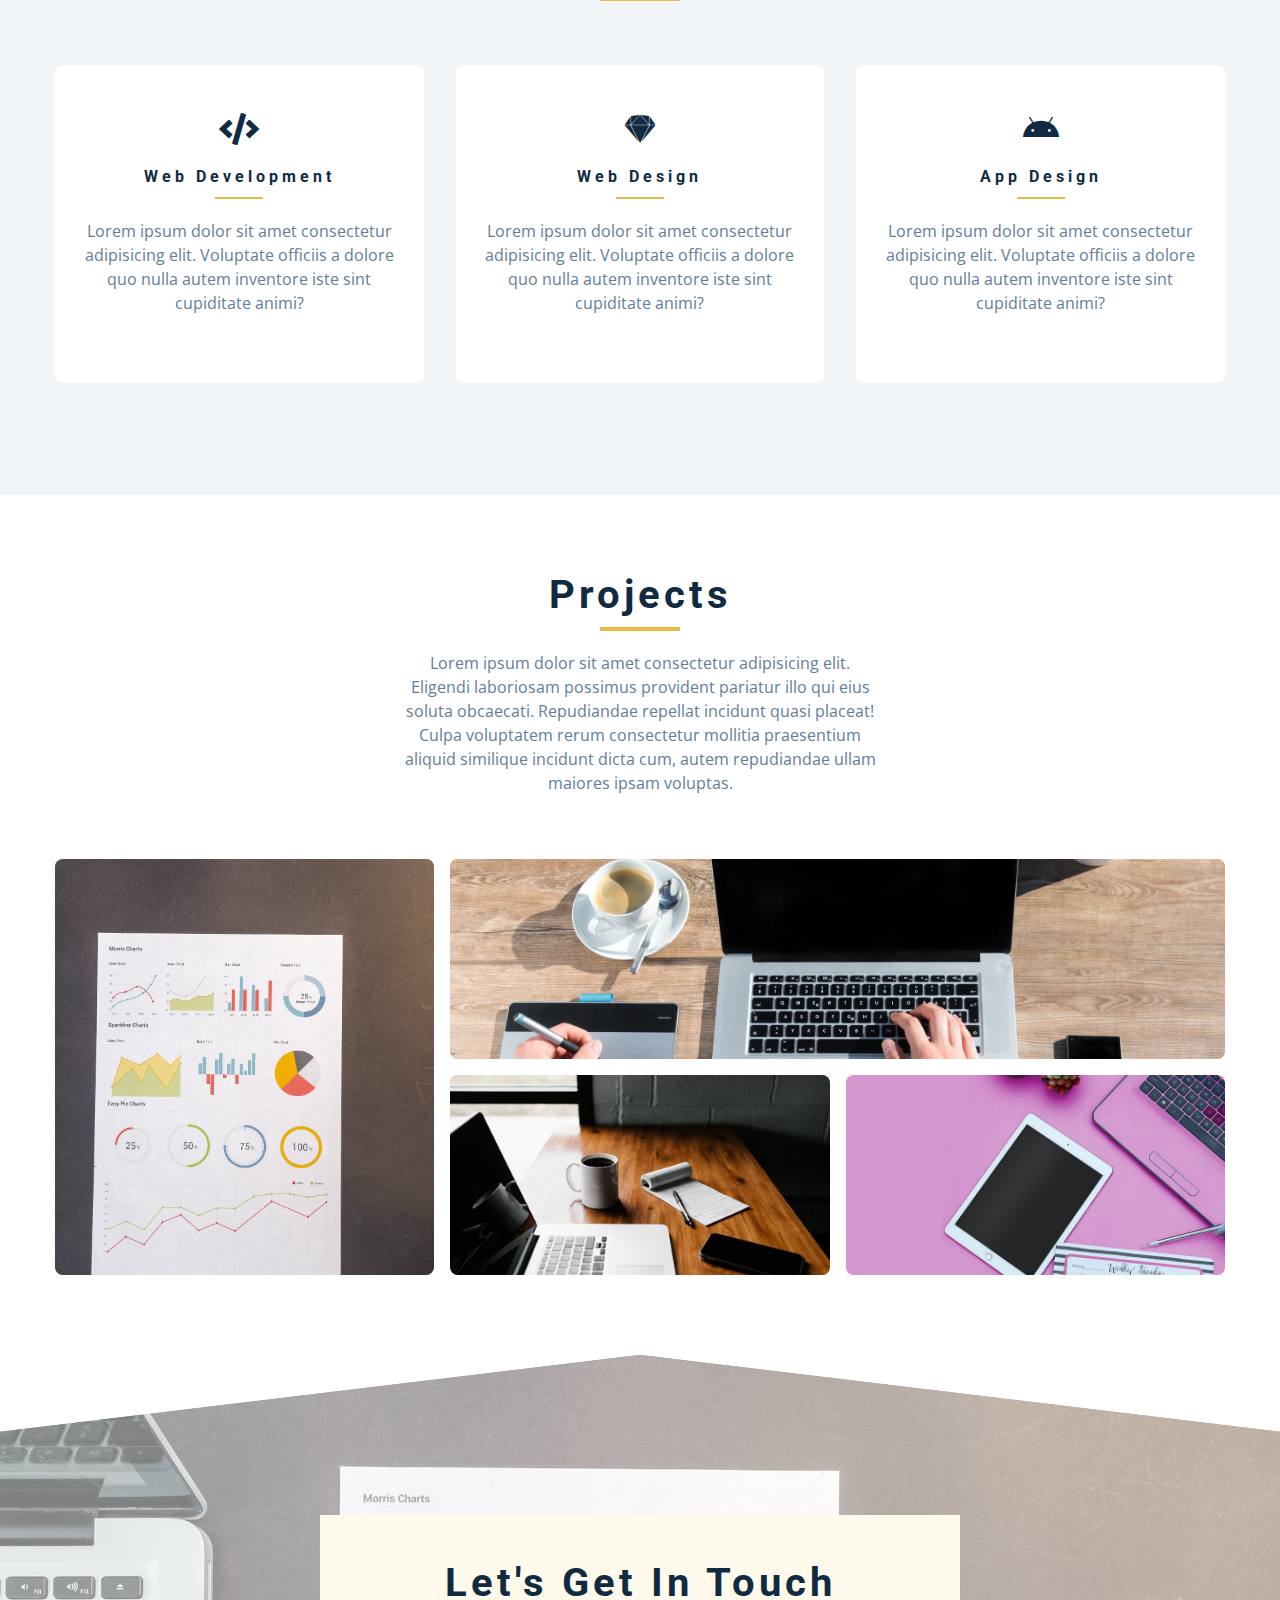
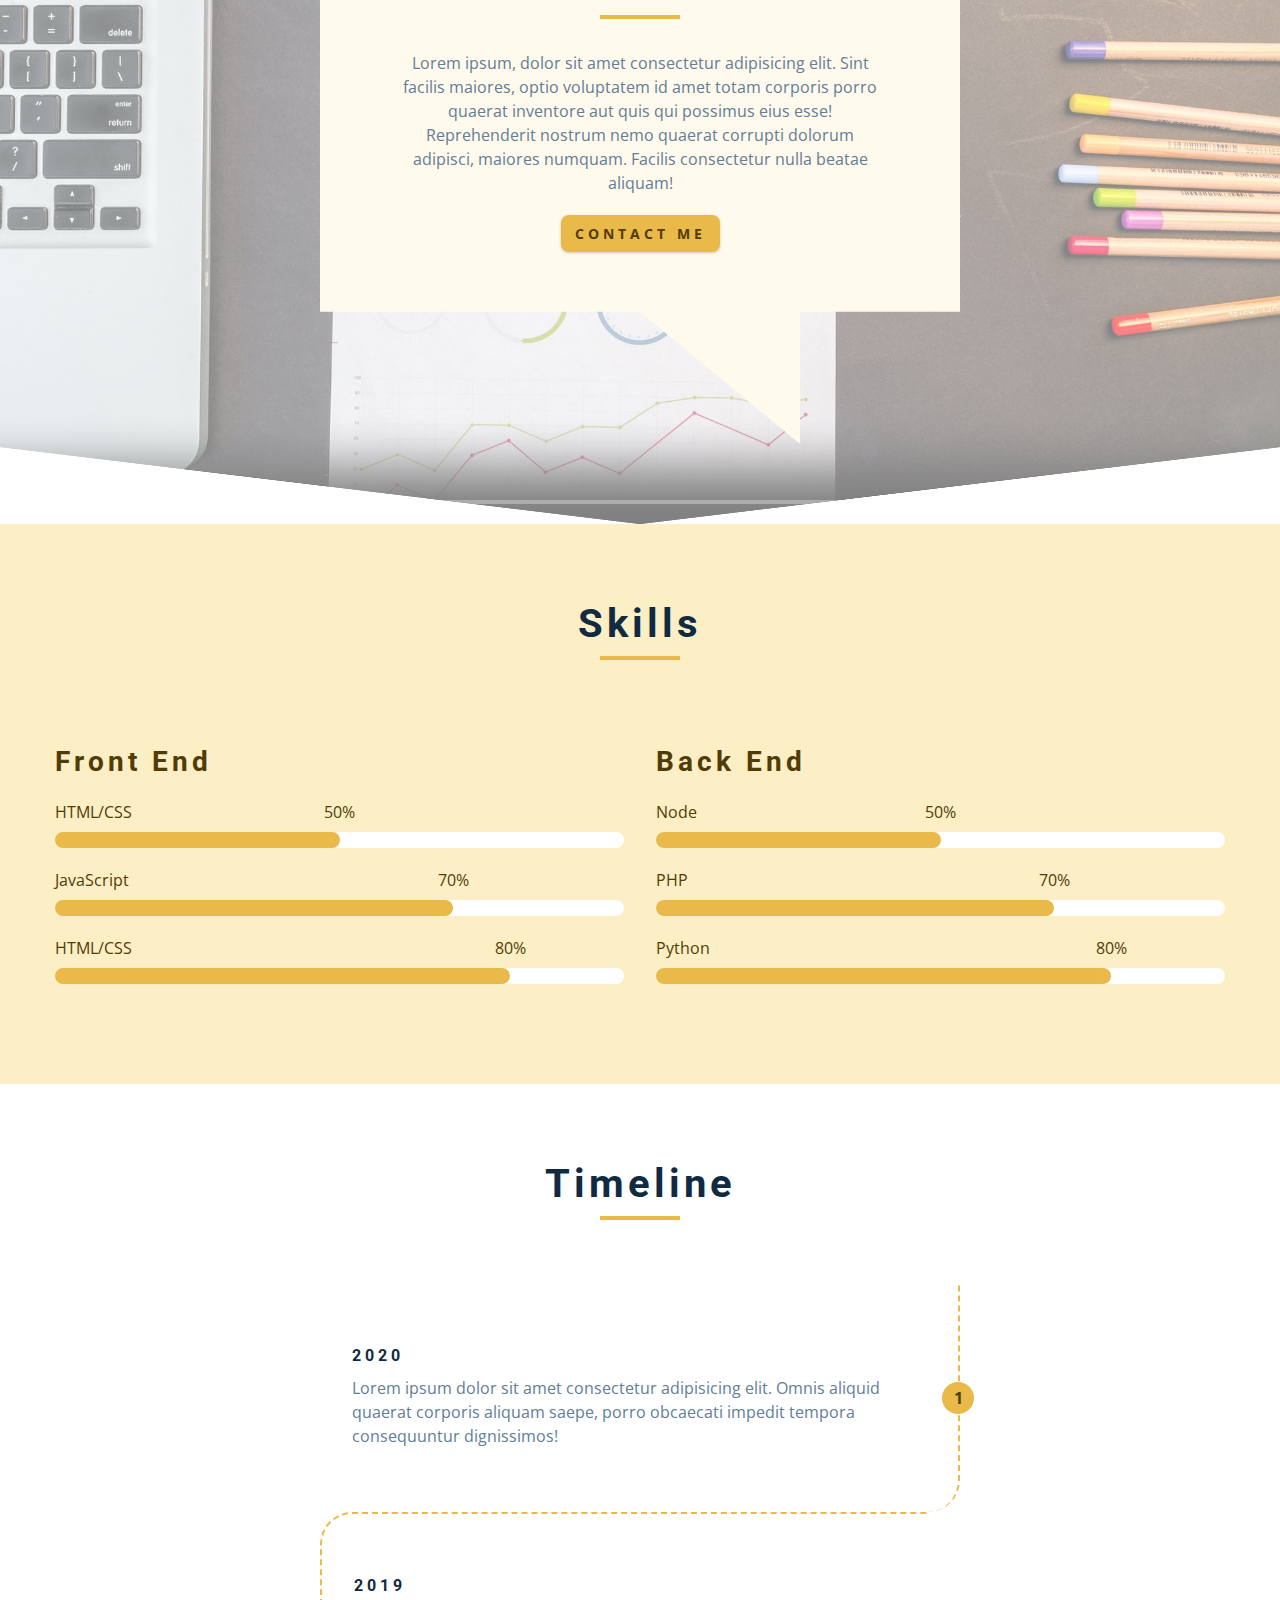
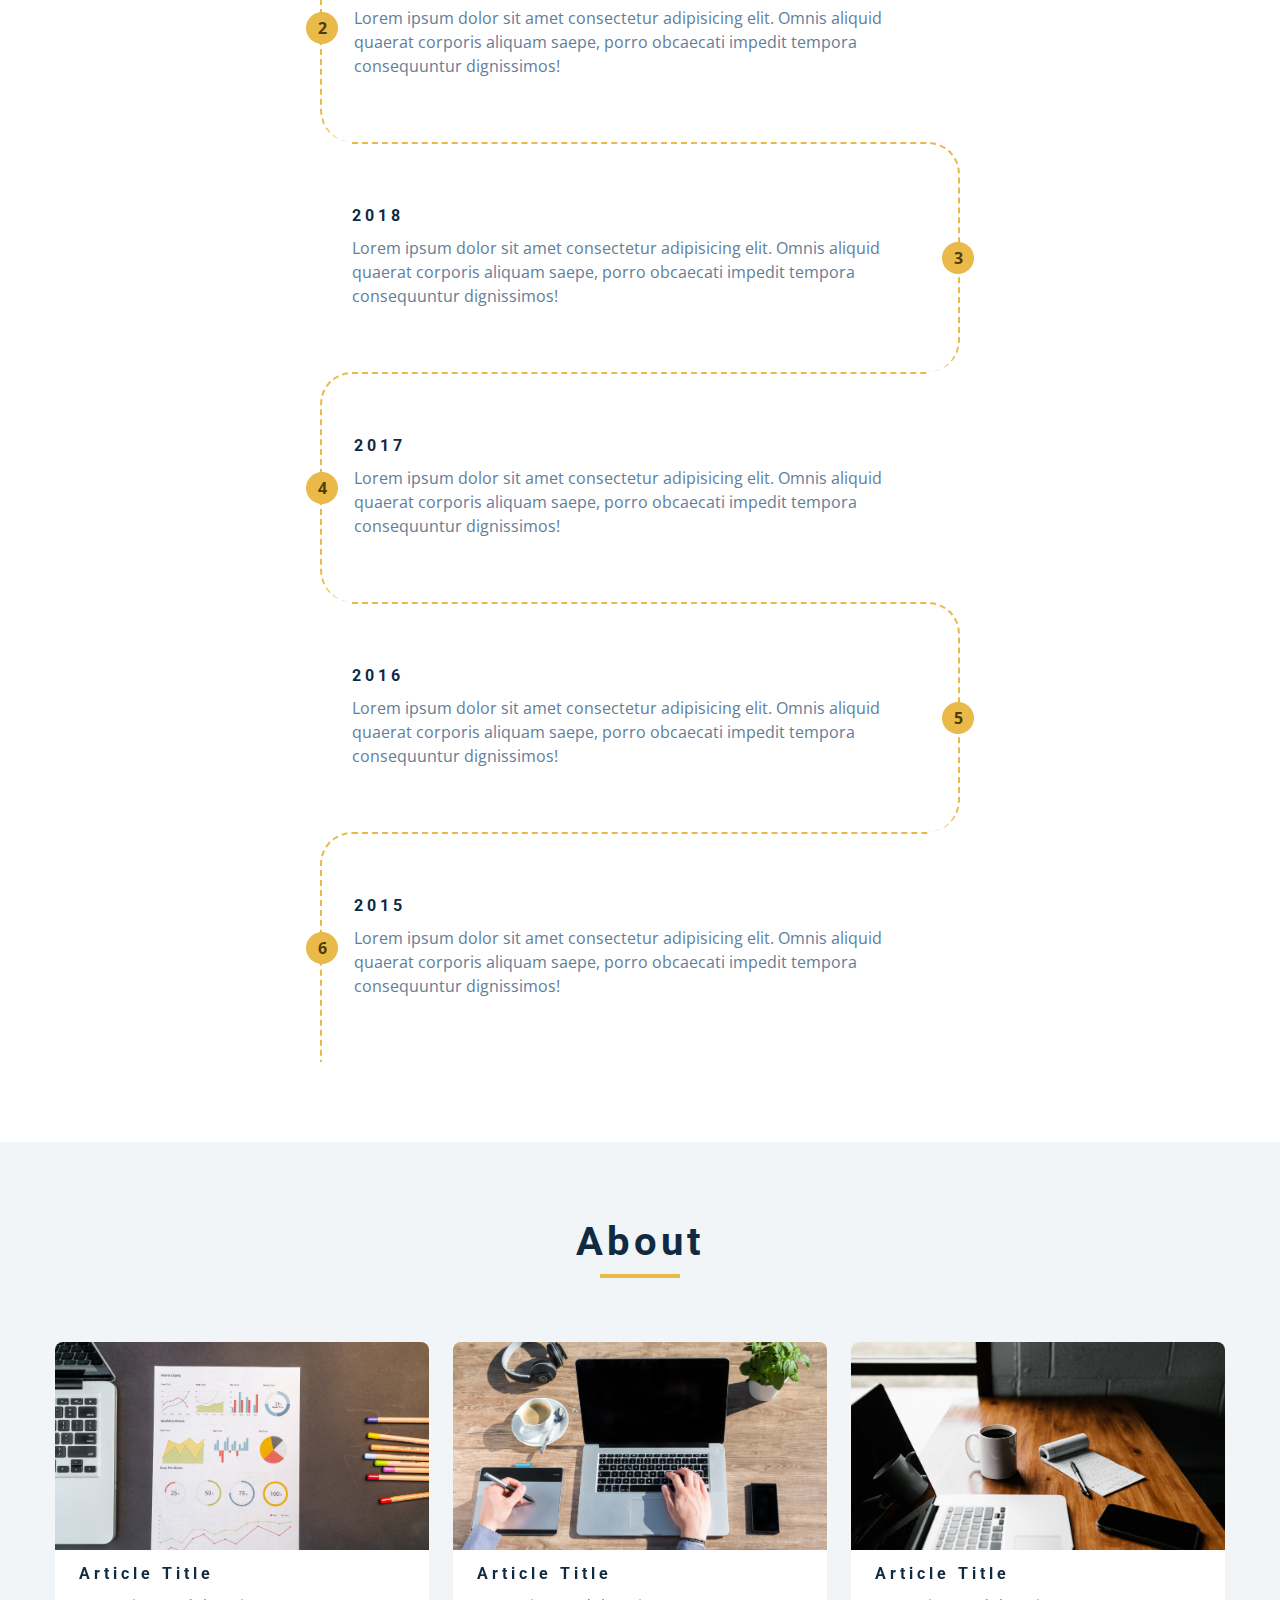
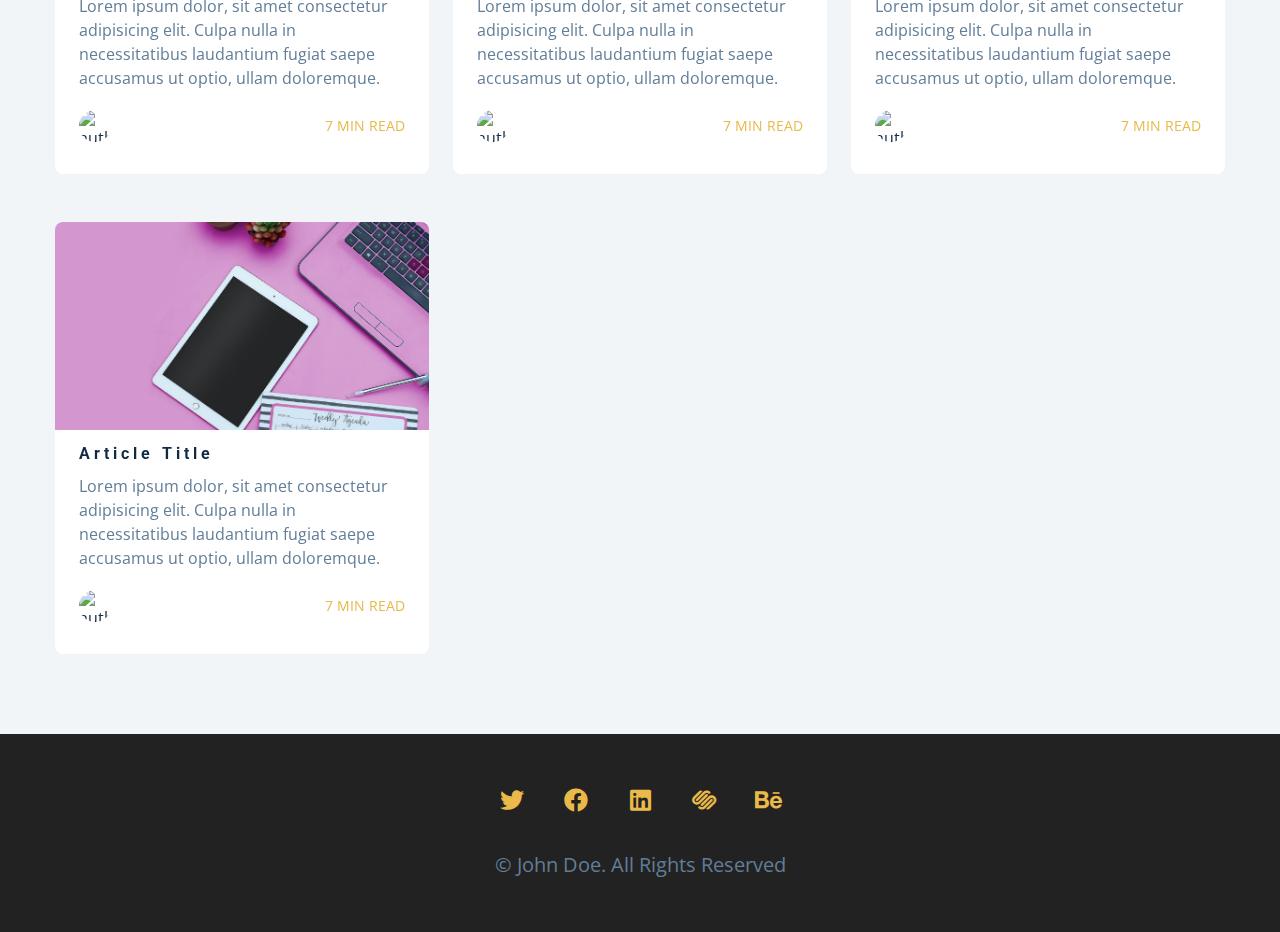
==== commit 68d9ff3a: "Uncommented source type video" ====
--- a/index.html
+++ b/index.html
@@ -326,7 +326,7 @@
         poster="./images/project-1.jpeg"
         class="video-container"
       >
-        <!-- <source src="./videos/video.mp4" type="video/mp4" /> -->
+        <source src="./videos/video.mp4" type="video/mp4" />
       </video>
 
       <div class="video-banner">
@@ -634,6 +634,40 @@
       </div>
     </section>
     <!-- end of blog -->
+
+    <!-- footer -->
+    <footer class="footer">
+      <!-- social icons -->
+      <ul class="social-icons">
+        <li>
+          <a href="https://twitter.com" class="social-icon">
+            <i class="fab fa-twitter"></i>
+          </a>
+        </li>
+        <li>
+          <a href="https://facebook.com" class="social-icon">
+            <i class="fab fa-facebook"></i>
+          </a>
+        </li>
+        <li>
+          <a href="https://linkedin.com" class="social-icon">
+            <i class="fab fa-linkedin"></i>
+          </a>
+        </li>
+        <li>
+          <a href="https://squarespace.com" class="social-icon">
+            <i class="fab fa-squarespace"></i>
+          </a>
+        </li>
+        <li>
+          <a href="https://www.behance.net" class="social-icon">
+            <i class="fab fa-behance"></i>
+          </a>
+        </li>
+      </ul>
+      <p>&copy; <span id="date"></span> john doe. all rights reserved</p>
+    </footer>
+    <!-- end of footer -->
     <!-- js -->
     <script src="./js/app.js"></script>
   </body>
--- a/css/styles.css
+++ b/css/styles.css
@@ -629,3 +629,225 @@
 .skill-text-80 {
   left: 80%;
 }
+
+/* === Timeline === */
+.timeline-center {
+  width: 80vw;
+  max-width: 40rem;
+}
+.timeline-item {
+  border-top: 2px dashed var(--clr-primary-5);
+  margin: 0;
+  padding: 4rem 2rem;
+  position: relative;
+}
+.timeline p {
+  margin-bottom: 0;
+}
+.timeline-item:nth-child(even) {
+  border-left: 2px dashed var(--clr-primary-5);
+  border-top-left-radius: 2rem;
+  border-bottom-left-radius: 2rem;
+  margin-right: 2rem;
+  padding-right: 0;
+}
+.timeline-item:nth-child(odd) {
+  border-right: 2px dashed var(--clr-primary-5);
+  border-top-right-radius: 2rem;
+  border-bottom-right-radius: 2rem;
+  margin-left: 2rem;
+  padding-left: 0;
+}
+.timeline-item:first-child {
+  border-top: 0;
+  border-top-right-radius: 0;
+}
+.timeline-item:last-child {
+  border-bottom-left-radius: 0;
+}
+.number {
+  position: absolute;
+  top: 50%;
+  transform: translate(-50%, -50%);
+  margin-bottom: 0;
+  background: var(--clr-primary-5);
+  width: 2rem;
+  height: 2rem;
+  border-radius: 50%;
+  display: grid;
+  place-items: center;
+  color: var(--clr-primary-1);
+  font-weight: bold;
+}
+.timeline-item:nth-child(even) .number {
+  left: 0;
+}
+.timeline-item:nth-child(odd) .number {
+  right: 0;
+  transform: translate(50%, -50%);
+}
+
+/* === Blog === */
+.blog {
+  background: var(--clr-grey-10);
+}
+.card {
+  height: 27rem;
+  position: relative;
+  perspective: 1500px;
+}
+.card-side {
+  transition: all 2s linear;
+  backface-visibility: hidden;
+  position: absolute;
+  top: 0;
+  left: 0;
+  width: 100%;
+  height: 100%;
+  border-radius: var(--radius);
+}
+.card-front {
+  background: var(--clr-white);
+}
+.card-back {
+  background: var(--clr-primary-10);
+  transform: rotateY(180deg);
+  display: grid;
+  place-items: center;
+}
+.card:hover .card-front {
+  transform: rotateY(-180deg);
+}
+.card:hover .card-back {
+  transform: rotateY(0);
+}
+/* rest of the styles */
+.card-info {
+  padding: 1rem 1.5rem;
+}
+.card-front img {
+  height: 13rem;
+  object-fit: cover;
+  border-top-left-radius: var(--radius);
+  border-top-right-radius: var(--radius);
+}
+.card-footer {
+  display: grid;
+  grid-template-columns: auto 1fr;
+  align-items: center;
+}
+.card-footer img {
+  width: 2rem;
+  height: 2rem;
+  object-fit: cover;
+  border-radius: 50%;
+}
+.card-footer p {
+  margin-bottom: 0;
+  text-transform: uppercase;
+  justify-self: flex-end;
+  color: var(--clr-primary-5);
+  font-size: 0.85rem;
+}
+.blog-center {
+  display: grid;
+  grid-template-columns: repeat(auto-fill, minmax(330px, 1fr));
+  gap: 3rem 1.5rem;
+}
+
+/* === Footer === */
+.footer {
+  padding-bottom: 2rem;
+  background: #222;
+  display: grid;
+  place-items: center;
+}
+.footer .social-icons {
+  margin-bottom: 2rem;
+}
+.footer .social-icon {
+  color: var(--clr-primary-5);
+}
+.footer .social-icon:hover {
+  color: var(--clr-primary-10);
+}
+.footer p {
+  font-size: 1.25rem;
+  text-transform: capitalize;
+}
+
+/* === Single Page === */
+.single-page {
+  background: var(--clr-primary-10);
+  min-height: calc(100vh - 5rem - 198px);
+}
+.page-info {
+  max-width: 700px;
+}
+.page-info a {
+  text-transform: uppercase;
+  color: var(--clr-primary-5);
+  transition: var(--transition);
+}
+.page-info a:hover {
+  color: var(--clr-primary-1);
+}
+
+/* === Products Page === */
+.projects-hero {
+  height: 40vh;
+  background: var(--clr-primary-10);
+  display: grid;
+  place-items: center;
+}
+.projects-hero .section-title {
+  margin-bottom: 0;
+}
+.single-project {
+  background: var(--clr-grey-10);
+  border-radius: var(--radius);
+}
+.project-container img {
+  border-top-left-radius: var(--radius);
+  border-top-right-radius: var(--radius);
+}
+.project-container {
+  position: relative;
+}
+.project-icon {
+  position: absolute;
+  font-size: 1.75rem;
+  bottom: 0;
+  left: 50%;
+  transform: translate(-50%, 50%);
+  width: 4rem;
+  height: 4rem;
+  display: grid;
+  place-items: center;
+  background: var(--clr-primary-5);
+  border-radius: 50%;
+  color: var(--clr-primary-1);
+  border: 0.375rem solid var(--clr-grey-10);
+}
+.project-details {
+  padding: 2rem 1.5rem;
+}
+.project-footer {
+  display: grid;
+  grid-template-columns: 1fr 1fr;
+  color: var(--clr-primary-5);
+}
+.project-footer a {
+  color: var(--clr-primary-5);
+  text-transform: capitalize;
+  transition: var(--transition);
+  justify-self: end;
+}
+.project-footer a:hover {
+  color: var(--clr-primary-1);
+}
+.projects-page-center {
+  display: grid;
+  grid-template-columns: repeat(auto-fill, minmax(330px, 1fr));
+  gap: 3rem 1.5rem;
+}
